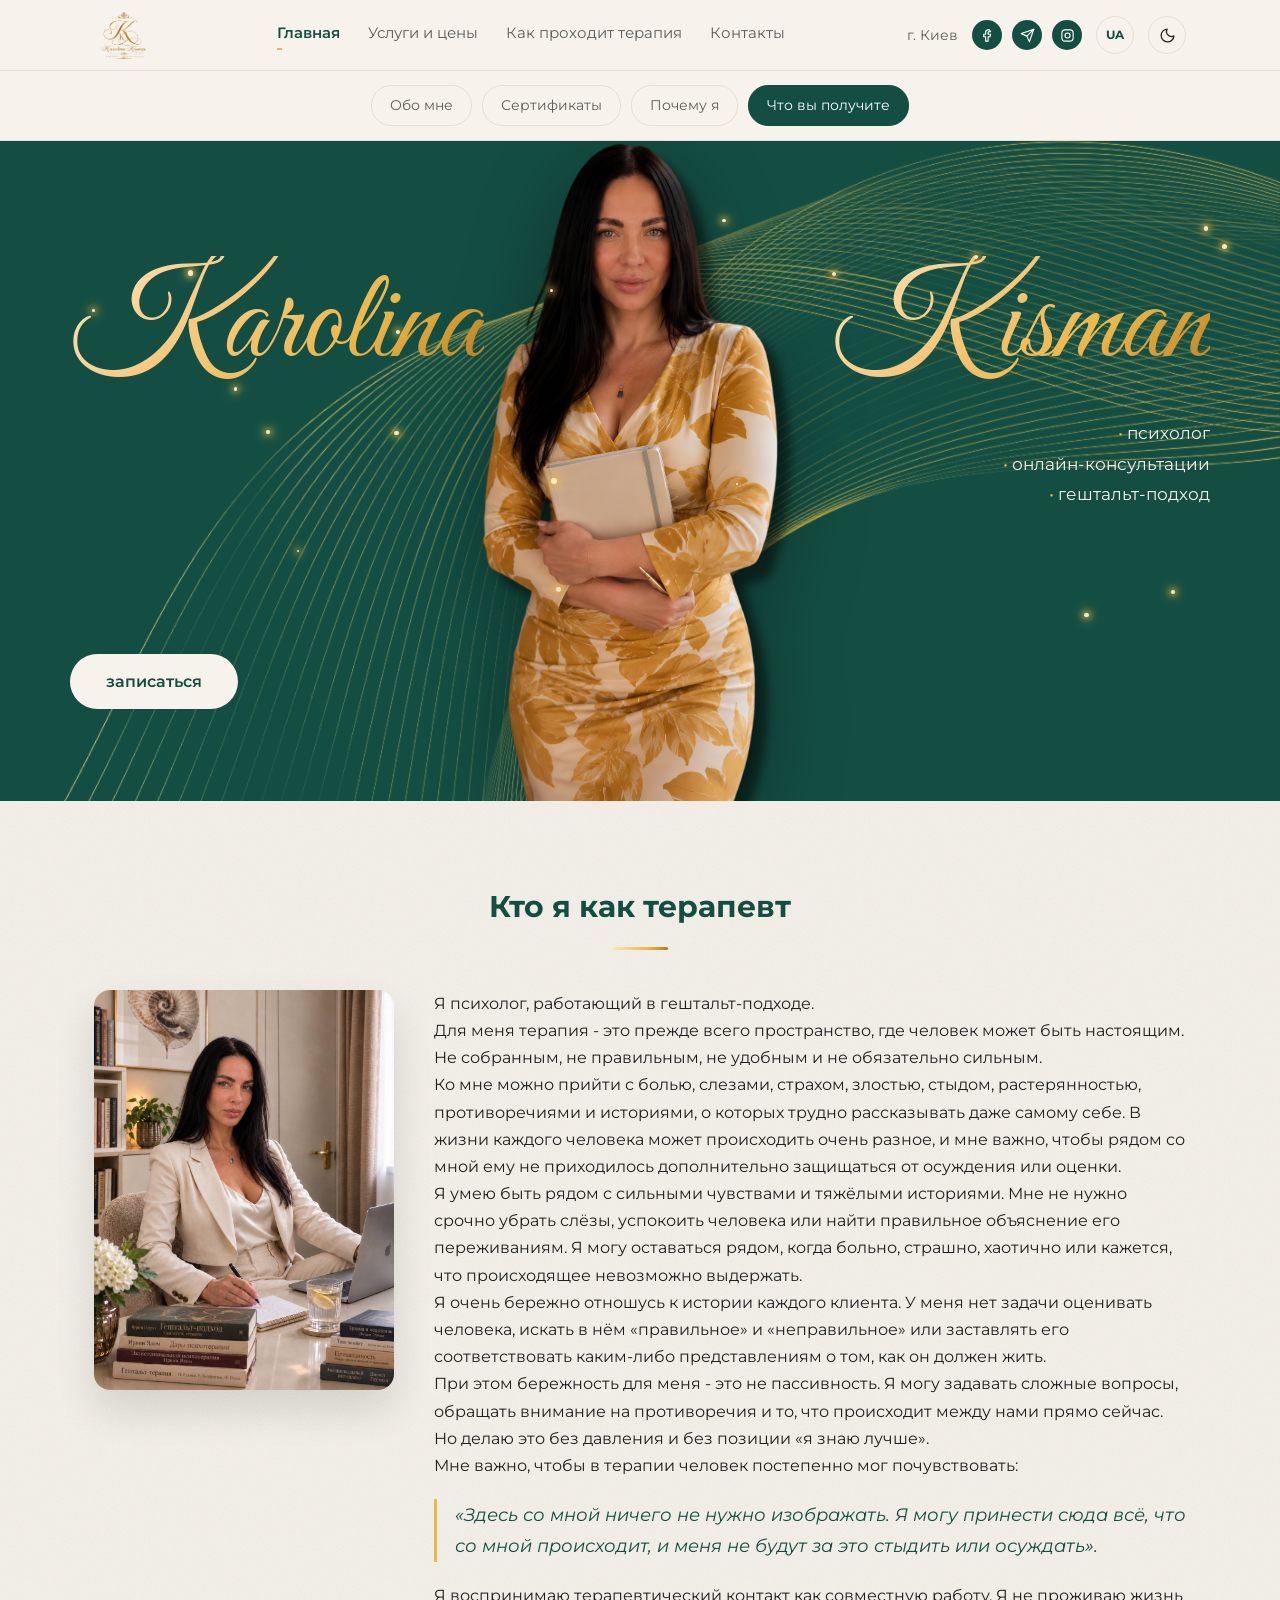
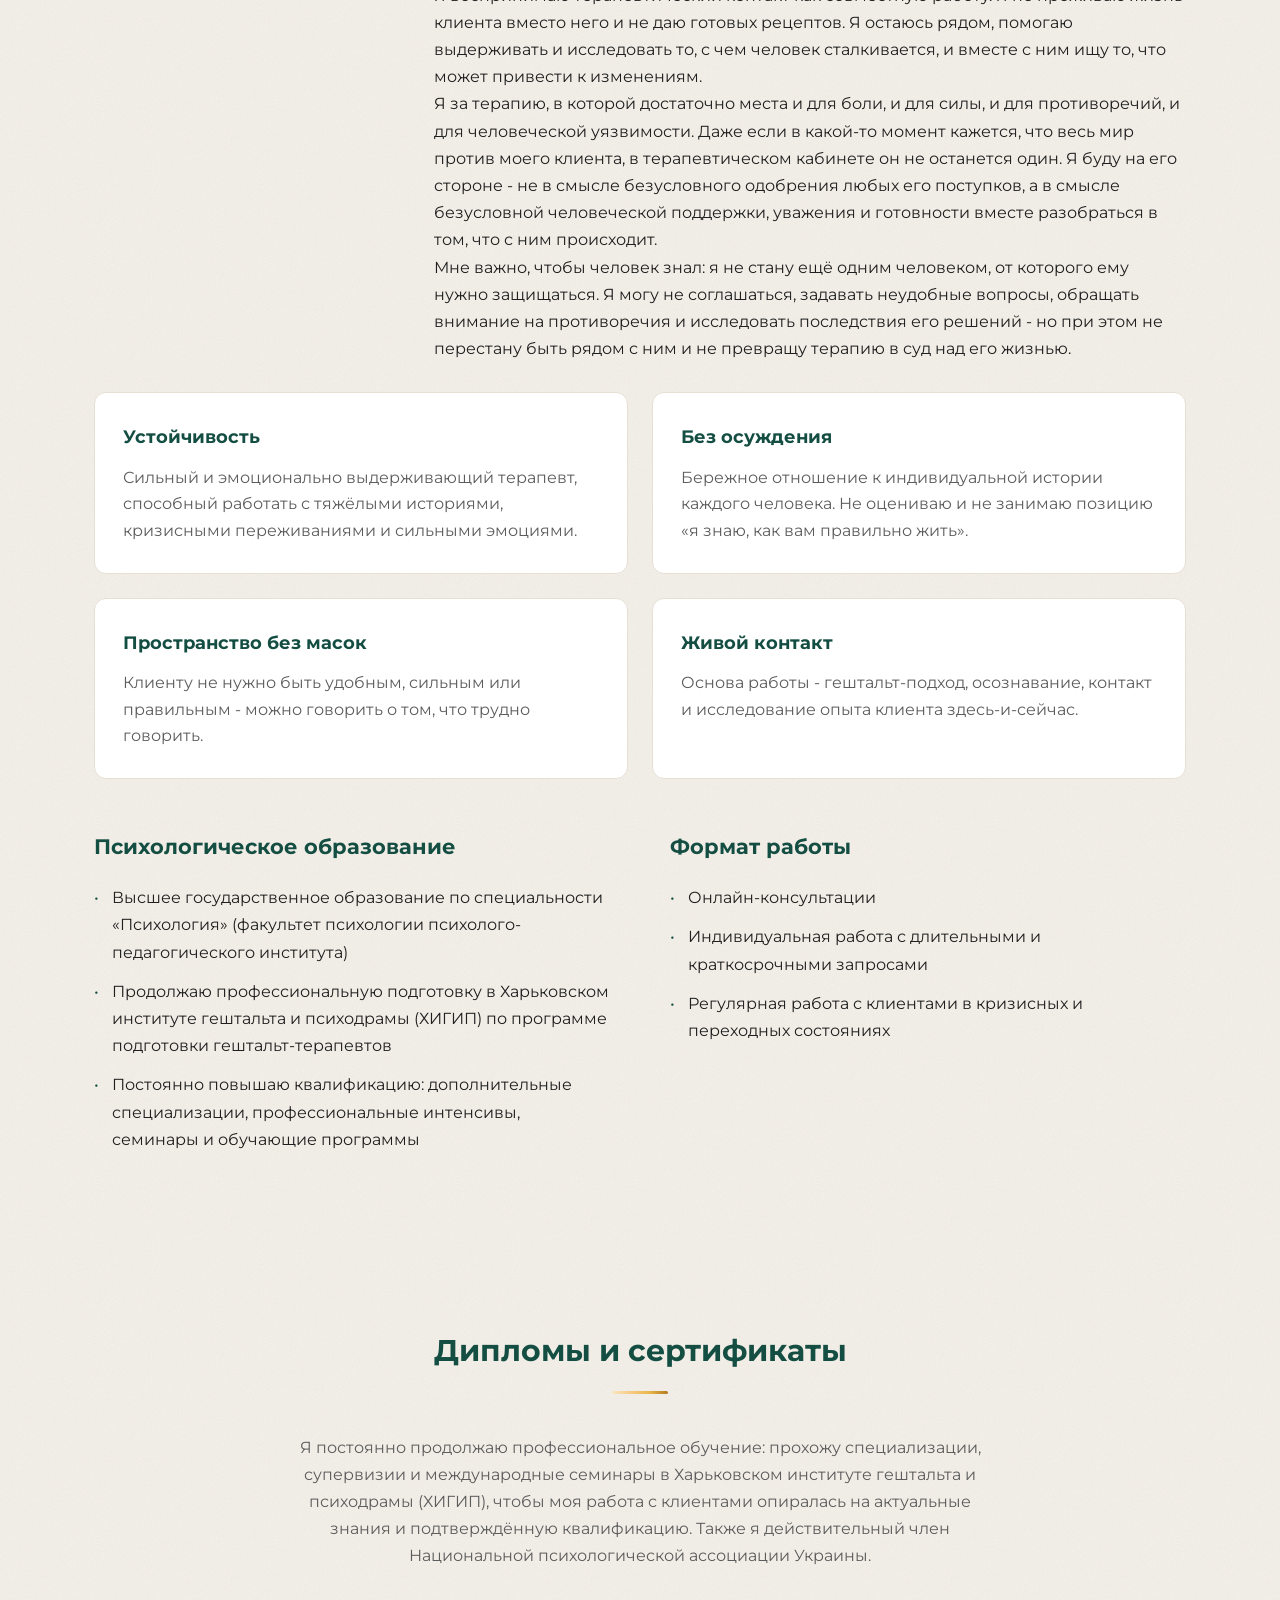
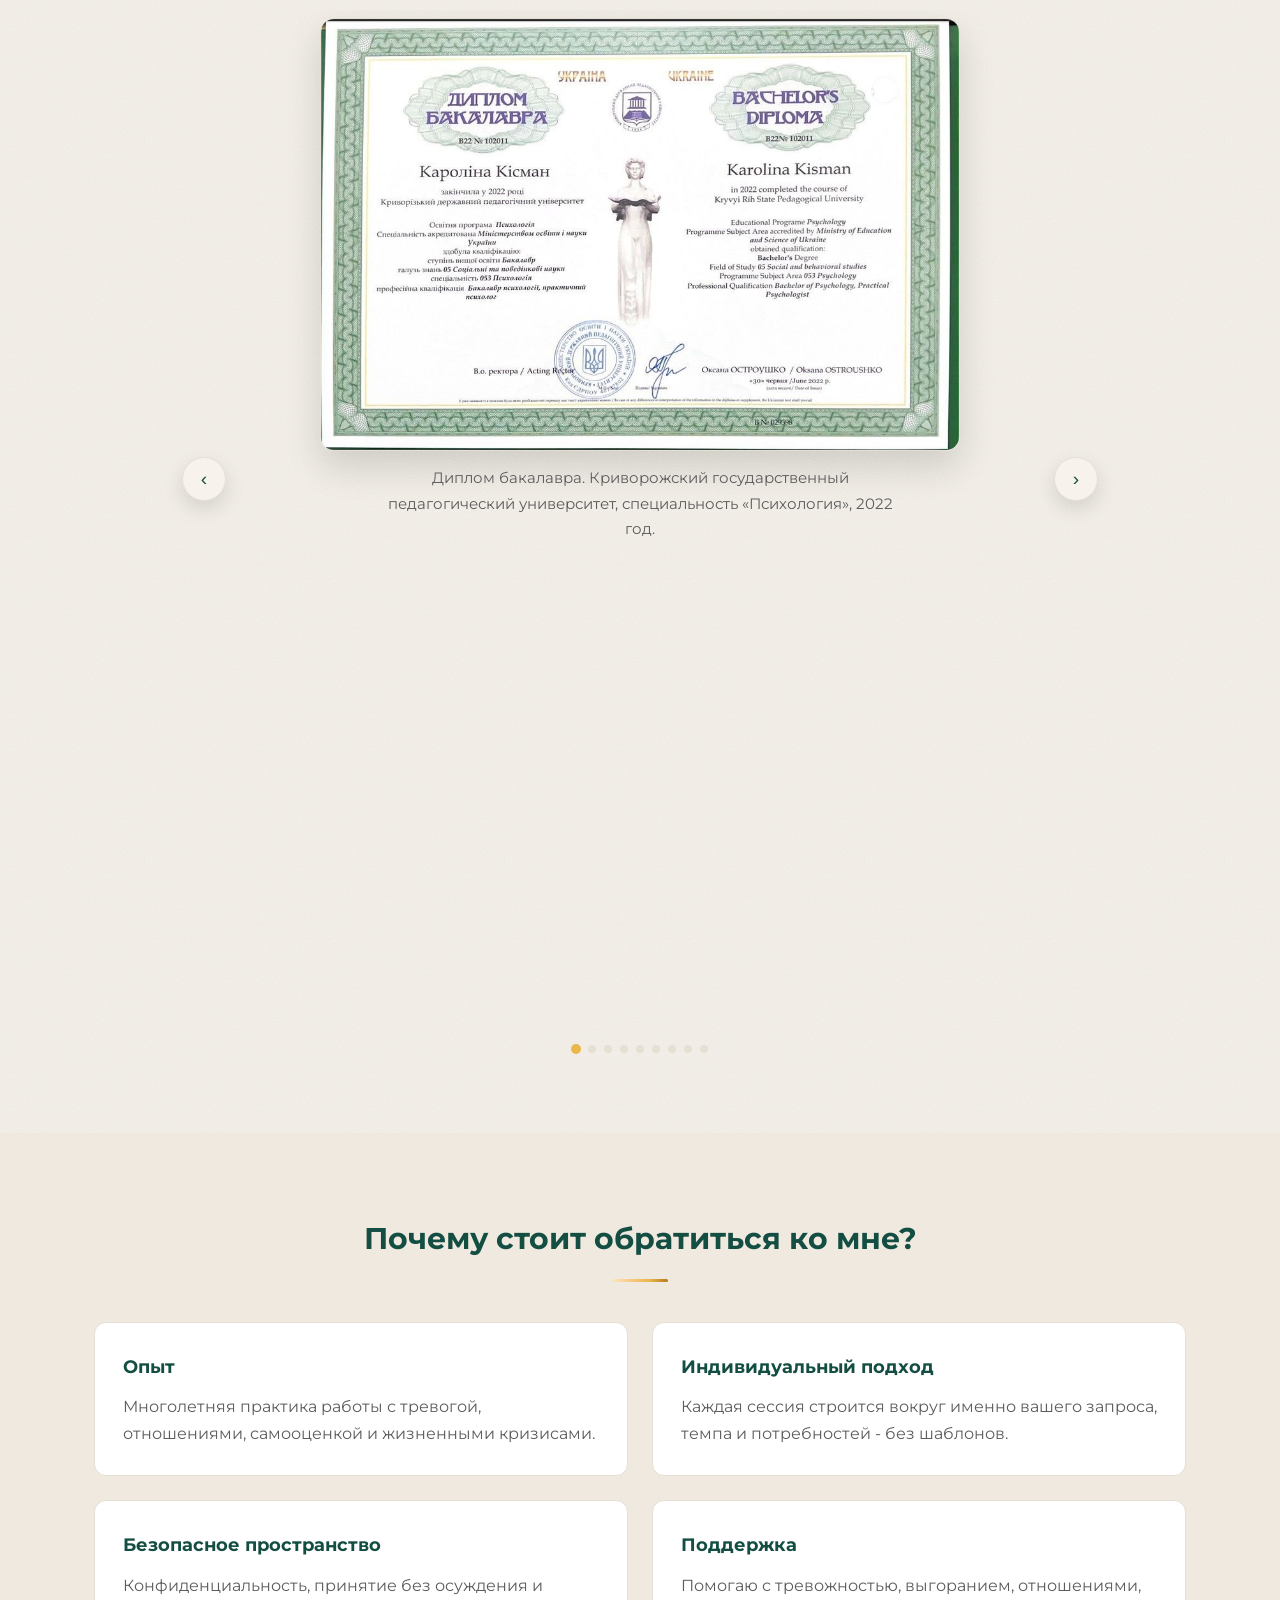
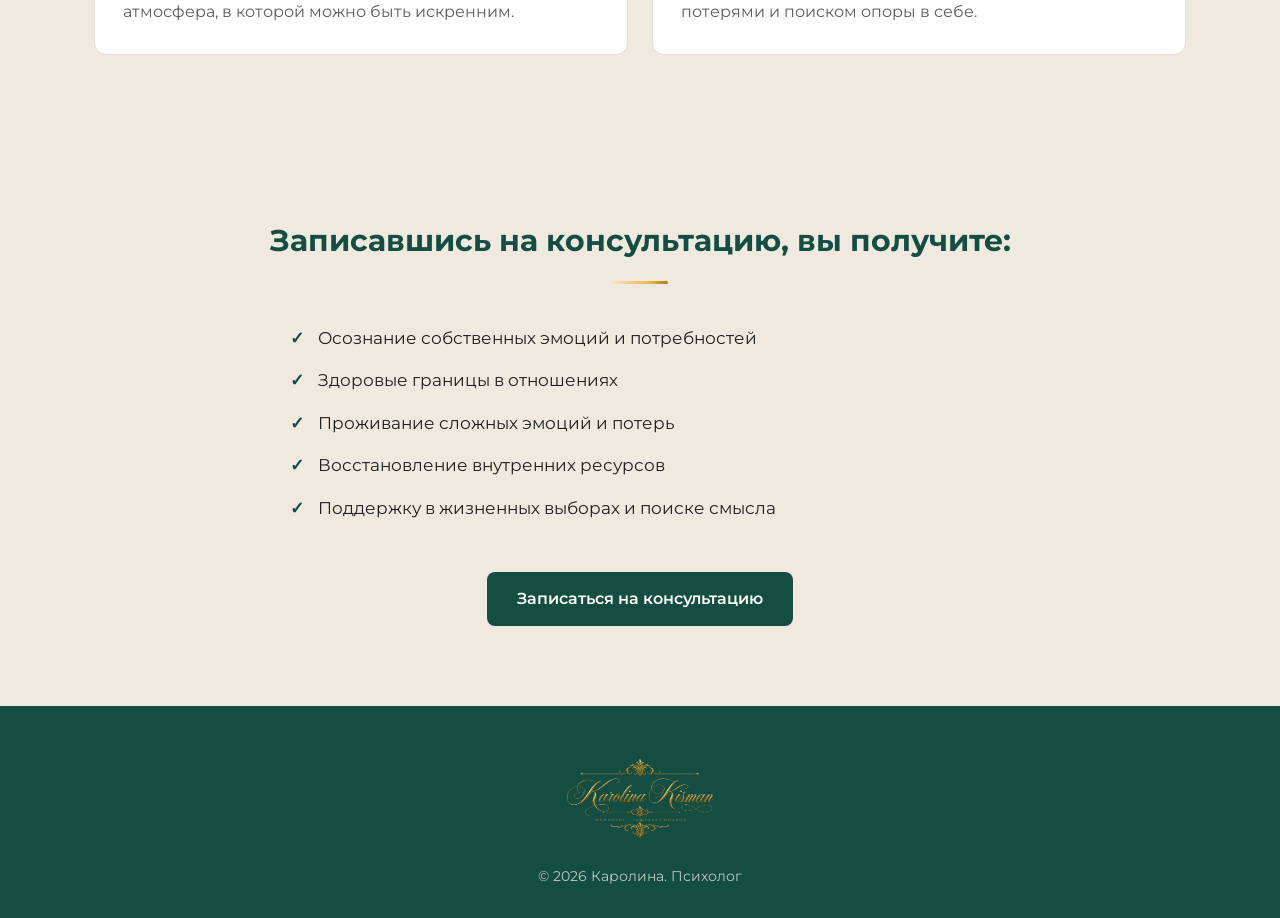
==== index.html @ ac13793e "Add files via upload" ====
<!DOCTYPE html>
<html lang="ru">
<head>
  <meta charset="UTF-8">
  <meta name="viewport" content="width=device-width, initial-scale=1.0">
  <title>Каролина Кисман - психолог онлайн, гештальт-подход</title>
  <link rel="icon" type="image/png" href="images/favicon/favicon.png">
  <meta name="description" content="Каролина Кисман - психолог, работающий в гештальт-подходе. Онлайн-консультации: тревога, отношения, самооценка, жизненные кризисы, выгорание.">
  <link rel="canonical" href="https://dmutro1985.github.io/demo/index.html">
  <link rel="alternate" hreflang="ru" href="https://dmutro1985.github.io/demo/index.html">
  <link rel="alternate" hreflang="uk" href="https://dmutro1985.github.io/demo/uk/index.html">
  <link rel="alternate" hreflang="x-default" href="https://dmutro1985.github.io/demo/">

  <meta property="og:type" content="website">
  <meta property="og:site_name" content="Karolina Kisman">
  <meta property="og:locale" content="ru_RU">
  <meta property="og:title" content="Каролина Кисман - психолог онлайн, гештальт-подход">
  <meta property="og:description" content="Каролина Кисман - психолог, работающий в гештальт-подходе. Онлайн-консультации: тревога, отношения, самооценка, жизненные кризисы, выгорание.">
  <meta property="og:url" content="https://dmutro1985.github.io/demo/index.html">
  <meta property="og:image" content="https://dmutro1985.github.io/demo/images/og/og-image.jpg">
  <meta property="og:image:width" content="1200">
  <meta property="og:image:height" content="630">

  <meta name="twitter:card" content="summary_large_image">
  <meta name="twitter:title" content="Каролина Кисман - психолог онлайн, гештальт-подход">
  <meta name="twitter:description" content="Каролина Кисман - психолог, работающий в гештальт-подходе. Онлайн-консультации: тревога, отношения, самооценка, жизненные кризисы, выгорание.">
  <meta name="twitter:image" content="https://dmutro1985.github.io/demo/images/og/og-image.jpg">

  <link rel="stylesheet" href="css/style.css?v=4">
  <link href="https://fonts.googleapis.com/css2?family=Cormorant+Garamond:wght@600;700&family=Great+Vibes&family=Montserrat:wght@400;500;600;700&display=swap" rel="stylesheet">
</head>
<body>

  <!-- ===================== ШАПКА ===================== -->
  <header class="header">
    <div class="container header-inner">

      <!-- Логотип -->
      <a href="index.html" class="logo">
        <img src="images/logo/logo-monogram.png" alt="Karolina Kisman" class="logo-img">
      </a>

      <!-- Меню -->
      <nav class="nav">
        <a href="index.html" class="active">Главная</a>
        <a href="prices.html">Услуги и цены</a>
        <a href="process.html">Как проходит терапия</a>
        <a href="contact.html">Контакты</a>
      </nav>

      <!-- Права частина -->
      <div class="header-right">
        <span class="city">г. Киев</span>

        <div class="socials">
          <a href="https://www.facebook.com/share/19Vi9SaQKb/" title="Facebook" class="social-icon" target="_blank" rel="noopener"><svg viewBox="0 0 24 24" fill="none" stroke="currentColor" stroke-width="1.8" stroke-linecap="round" stroke-linejoin="round"><path d="M15 3h-2a4 4 0 0 0-4 4v3H6v4h3v7h4v-7h3l1-4h-4V7a1 1 0 0 1 1-1h3z"/></svg></a>
          <a href="https://t.me/Karolina_Kisman" title="Telegram" target="_blank" rel="noopener" class="social-icon"><svg viewBox="0 0 24 24" fill="none" stroke="currentColor" stroke-width="1.8" stroke-linecap="round" stroke-linejoin="round"><path d="M22 2 11 13"/><path d="M22 2 15 22 11 13 2 9Z"/></svg></a>
          <a href="https://www.instagram.com/karolina_kisman/" title="Instagram" class="social-icon" target="_blank" rel="noopener"><svg viewBox="0 0 24 24" fill="none" stroke="currentColor" stroke-width="1.8" stroke-linecap="round" stroke-linejoin="round"><rect x="3" y="3" width="18" height="18" rx="5"/><circle cx="12" cy="12" r="4"/><circle cx="17.3" cy="6.7" r="0.6" fill="currentColor" stroke="none"/></svg></a>
        </div>

        <!-- Переключатель языка -->
        <a href="uk/index.html" class="lang-switch" title="Перемкнути на українську">UA</a>

        <!-- Кнопка тёмной темы -->
        <button class="theme-btn" id="theme-toggle" aria-label="Сменить тему"><svg viewBox="0 0 24 24" fill="none" stroke="currentColor" stroke-width="1.8" stroke-linecap="round" stroke-linejoin="round"><path d="M21 12.5A9 9 0 1 1 11.5 3a7 7 0 0 0 9.5 9.5Z"/></svg></button>
      </div>

      <!-- Кнопка мобильного меню -->
      <button class="menu-btn" aria-label="Меню">
        <span></span>
        <span></span>
        <span></span>
      </button>

    </div>
  </header>

  <!-- ===================== ШВИДКА НАВІГАЦІЯ ПО РОЗДІЛАХ ===================== -->
  <nav class="section-nav" id="section-nav">
    <a href="#therapist">Обо мне</a>
    <a href="#certificates">Сертификаты</a>
    <a href="#why">Почему я</a>
    <a href="#benefits">Что вы получите</a>
  </nav>

  <!-- ===================== ГЛАВНЫЙ ЭКРАН ===================== -->
  <section class="hero-main" id="about">
  <!-- Золоті хвилі -->
 <img src="images/decor/waves-gold.png" alt="" class="hero-waves" aria-hidden="true">


  <div class="container hero-main-grid">


      <!-- Левая часть: имя -->
      <div class="hero-left">
        <h1 class="hero-name hero-name-karolina">Karolina</h1>
      </div>

      <!-- Центр: фото -->
      <div class="hero-photo">
        <img src="images/photos/karolina-cutout.png" alt="Karolina Kisman" class="hero-cutout-img">
      </div>

      <!-- Правая часть: фамилия + список -->
      <div class="hero-right">
        <h1 class="hero-name hero-name-kisman">Kisman</h1>
        <ul class="hero-list">
          <li>психолог</li>
          <li>онлайн-консультации</li>
          <li>гештальт-подход</li>
        </ul>
        <a href="contact.html" class="btn-light">записаться</a>
      </div>

    </div>
  </section>

  <!-- ===================== КТО Я КАК ТЕРАПЕВТ ===================== -->
  <section class="section" id="therapist">
    <div class="container">
      <h2 class="section-title">Кто я как терапевт</h2>

      <div class="bio-photo-row">
        <img src="images/photos/karolina-office.jpg" alt="Karolina Kisman - психолог">
        <div class="text-block">
        <p>Я психолог, работающий в гештальт-подходе.</p>
        <p>Для меня терапия - это прежде всего пространство, где человек может быть настоящим. Не собранным, не правильным, не удобным и не обязательно сильным.</p>
        <p>Ко мне можно прийти с болью, слезами, страхом, злостью, стыдом, растерянностью, противоречиями и историями, о которых трудно рассказывать даже самому себе. В жизни каждого человека может происходить очень разное, и мне важно, чтобы рядом со мной ему не приходилось дополнительно защищаться от осуждения или оценки.</p>
        <p>Я умею быть рядом с сильными чувствами и тяжёлыми историями. Мне не нужно срочно убрать слёзы, успокоить человека или найти правильное объяснение его переживаниям. Я могу оставаться рядом, когда больно, страшно, хаотично или кажется, что происходящее невозможно выдержать.</p>
        <p>Я очень бережно отношусь к истории каждого клиента. У меня нет задачи оценивать человека, искать в нём «правильное» и «неправильное» или заставлять его соответствовать каким-либо представлениям о том, как он должен жить.</p>
        <p>При этом бережность для меня - это не пассивность. Я могу задавать сложные вопросы, обращать внимание на противоречия и то, что происходит между нами прямо сейчас. Но делаю это без давления и без позиции «я знаю лучше».</p>
        <p>Мне важно, чтобы в терапии человек постепенно мог почувствовать:</p>
        <p class="highlight-quote">«Здесь со мной ничего не нужно изображать. Я могу принести сюда всё, что со мной происходит, и меня не будут за это стыдить или осуждать».</p>
        <p>Я воспринимаю терапевтический контакт как совместную работу. Я не проживаю жизнь клиента вместо него и не даю готовых рецептов. Я остаюсь рядом, помогаю выдерживать и исследовать то, с чем человек сталкивается, и вместе с ним ищу то, что может привести к изменениям.</p>
        <p>Я за терапию, в которой достаточно места и для боли, и для силы, и для противоречий, и для человеческой уязвимости. Даже если в какой-то момент кажется, что весь мир против моего клиента, в терапевтическом кабинете он не останется один. Я буду на его стороне - не в смысле безусловного одобрения любых его поступков, а в смысле безусловной человеческой поддержки, уважения и готовности вместе разобраться в том, что с ним происходит.</p>
        <p>Мне важно, чтобы человек знал: я не стану ещё одним человеком, от которого ему нужно защищаться. Я могу не соглашаться, задавать неудобные вопросы, обращать внимание на противоречия и исследовать последствия его решений - но при этом не перестану быть рядом с ним и не превращу терапию в суд над его жизнью.</p>
        </div>
      </div>

      <div class="cards-grid">
        <div class="card">
          <h4>Устойчивость</h4>
          <p>Сильный и эмоционально выдерживающий терапевт, способный работать с тяжёлыми историями, кризисными переживаниями и сильными эмоциями.</p>
        </div>
        <div class="card">
          <h4>Без осуждения</h4>
          <p>Бережное отношение к индивидуальной истории каждого человека. Не оцениваю и не занимаю позицию «я знаю, как вам правильно жить».</p>
        </div>
        <div class="card">
          <h4>Пространство без масок</h4>
          <p>Клиенту не нужно быть удобным, сильным или правильным - можно говорить о том, что трудно говорить.</p>
        </div>
        <div class="card">
          <h4>Живой контакт</h4>
          <p>Основа работы - гештальт-подход, осознавание, контакт и исследование опыта клиента здесь-и-сейчас.</p>
        </div>
      </div>

      <div class="two-columns" style="margin-top: 50px;">
        <div>
          <h3>Психологическое образование</h3>
          <ul class="info-list">
            <li>Высшее государственное образование по специальности «Психология» (факультет психологии психолого-педагогического института)</li>
            <li>Продолжаю профессиональную подготовку в Харьковском институте гештальта и психодрамы (ХИГИП) по программе подготовки гештальт-терапевтов</li>
            <li>Постоянно повышаю квалификацию: дополнительные специализации, профессиональные интенсивы, семинары и обучающие программы</li>
          </ul>
        </div>
        <div>
          <h3>Формат работы</h3>
          <ul class="info-list">
            <li>Онлайн-консультации</li>
            <li>Индивидуальная работа с длительными и краткосрочными запросами</li>
            <li>Регулярная работа с клиентами в кризисных и переходных состояниях</li>
          </ul>
        </div>
      </div>
    </div>
  </section>

  <!-- ===================== ДИПЛОМЫ И СЕРТИФИКАТЫ ===================== -->
  <section class="section" id="certificates">
    <div class="container">
      <h2 class="section-title">Дипломы и сертификаты</h2>
      <p class="center-note" style="max-width: 700px; margin: 0 auto 10px;">
        Я постоянно продолжаю профессиональное обучение: прохожу специализации, супервизии и международные семинары в Харьковском институте гештальта и психодрамы (ХИГИП), чтобы моя работа с клиентами опиралась на актуальные знания и подтверждённую квалификацию. Также я действительный член Национальной психологической ассоциации Украины.
      </p>

      <div class="certs-slider-wrap">
        <button class="certs-slider-arrow prev" aria-label="Предыдущий">‹</button>
        <button class="certs-slider-arrow next" aria-label="Следующий">›</button>

        <div class="certs-slider">
          <div class="cert-slide">
            <img src="images/certificates/diploma-bachelor.jpg" alt="Диплом бакалавра психологии">
            <p>Диплом бакалавра. Криворожский государственный педагогический университет, специальность «Психология», 2022 год.</p>
          </div>
          <div class="cert-slide">
            <img src="images/certificates/cert-intro-gestalt.jpg" alt="Сертификат «Введение в гештальт-терапию»">
            <p>«Введение в гештальт-терапию / Гештальт-консультирование. Контакт с собой и другими» - образовательная программа первой ступени, 152 учебных часа, ХИГИП, 2022–2023.</p>
          </div>
          <div class="cert-slide">
            <img src="images/certificates/cert-trauma-work.jpg" alt="Сертификат «Работа с травмой»">
            <p>«Работа с травмой и не только» - специализация, 200 учебных часов, ХИГИП, 2024–2025.</p>
          </div>
          <div class="cert-slide">
            <img src="images/certificates/cert-codependency.jpg" alt="Сертификат «Работа с темой созависимости»">
            <p>«Работа с темой созависимости в гештальт-подходе» - специализация, 200 учебных часов (6,7 кредита ECTS), ХИГИП, 2024–2026.</p>
          </div>
          <div class="cert-slide">
            <img src="images/certificates/cert-dissociation.jpg" alt="Сертификат «Диссоциация, связанная с травмой»">
            <p>Международный трёхдневный семинар «Диссоциация, связанная с травмой», 30 учебных часов (1 кредит ECTS), ХИГИП, февраль 2026.</p>
          </div>
          <div class="cert-slide">
            <img src="images/certificates/cert-conference.jpg" alt="Сертификат участия в международной конференции">
            <p>17-я международная научно-практическая конференция «Искусство Гештальта и Психодрамы. Отношения через выборы и смыслы», 20 часов, ХИГИП, октябрь 2025.</p>
          </div>
          <div class="cert-slide">
            <img src="images/certificates/supervision-2025.jpg" alt="Справка о прохождении супервизии 2025">
            <p>Справка о прохождении групповой супервизии: 24 часа + 3 часа показа работы под супервизией, сентябрь 2024 - май 2025, ХИГИП.</p>
          </div>
          <div class="cert-slide">
            <img src="images/certificates/supervision-2026.jpg" alt="Справка о прохождении супервизии 2026">
            <p>Справка о прохождении групповой супервизии: 26 часов + 1 час показа работы под супервизией, сентябрь 2025 - май 2026, ХИГИП.</p>
          </div>
          <div class="cert-slide">
            <img src="images/certificates/cert-membership-npa.jpg" alt="Удостоверение о членстве в Национальной психологической ассоциации Украины">
            <p>Действительный член ОО «Национальная психологическая ассоциация» (Украина, член EFPA, Mental Health Europe и International Union of Psychological Science), 2026.</p>
            <a href="https://npa-ua.org/register/kisman-karolina-anatoliivna-5534/" target="_blank" rel="noopener" class="verify-badge">
              <svg viewBox="0 0 24 24" fill="none" stroke="currentColor" stroke-width="2.5" stroke-linecap="round" stroke-linejoin="round"><path d="M20 6L9 17l-5-5"/></svg>
              Проверить в реестре
            </a>
          </div>
        </div>

        <div class="certs-dots"></div>
      </div>
    </div>
  </section>

  <!-- ===================== ПОЧЕМУ СТОИТ ОБРАТИТЬСЯ ===================== -->
  <section class="section section-alt" id="why">
    <div class="container">
      <h2 class="section-title">Почему стоит обратиться ко мне?</h2>

      <div class="cards-grid">
        <div class="card">
          <h4>Опыт</h4>
          <p>Многолетняя практика работы с тревогой, отношениями, самооценкой и жизненными кризисами.</p>
        </div>
        <div class="card">
          <h4>Индивидуальный подход</h4>
          <p>Каждая сессия строится вокруг именно вашего запроса, темпа и потребностей - без шаблонов.</p>
        </div>
        <div class="card">
          <h4>Безопасное пространство</h4>
          <p>Конфиденциальность, принятие без осуждения и атмосфера, в которой можно быть искренним.</p>
        </div>
        <div class="card">
          <h4>Поддержка</h4>
          <p>Помогаю с тревожностью, выгоранием, отношениями, потерями и поиском опоры в себе.</p>
        </div>
      </div>
    </div>
  </section>

  <!-- ===================== ЧТО ВЫ ПОЛУЧИТЕ ===================== -->
  <section class="section section-alt" id="benefits">
    <div class="container">
      <h2 class="section-title">Записавшись на консультацию, вы получите:</h2>

      <ul class="benefits-list">
        <li>Осознание собственных эмоций и потребностей</li>
        <li>Здоровые границы в отношениях</li>
        <li>Проживание сложных эмоций и потерь</li>
        <li>Восстановление внутренних ресурсов</li>
        <li>Поддержку в жизненных выборах и поиске смысла</li>
      </ul>

      <div style="text-align:center; margin-top: 30px;">
        <a href="contact.html" class="btn">Записаться на консультацию</a>
      </div>
    </div>
  </section>

  <!-- ===================== ПОДВАЛ ===================== -->
  <footer class="footer">
    <div class="container footer-inner">
      <img src="images/logo/logo-full.png" alt="Karolina Kisman" class="footer-logo">
      <p>© 2026 Каролина. Психолог</p>
    </div>
  </footer>

  
  <div id="floating-cta" class="floating-cta"><a href="contact.html">Записаться на консультацию <svg viewBox="0 0 24 24" width="18" height="18" fill="none" stroke="currentColor" stroke-width="2" stroke-linecap="round" stroke-linejoin="round"><path d="M5 12h14M13 6l6 6-6 6"/></svg></a></div>

  <button id="back-to-top" class="back-to-top" aria-label="Наверх" title="Наверх"><svg viewBox="0 0 24 24" fill="none" stroke="currentColor" stroke-width="2" stroke-linecap="round" stroke-linejoin="round"><path d="M12 19V5M5 12l7-7 7 7"/></svg></button>
  <script src="js/main.js"></script>
</body>
</html>
---- css/style.css ----
/* ===== ЗМІННІ КОЛЬОРІВ ===== */
:root {
  /* Світла тема */
  --color-bg: #F7F3EC;
  --color-bg-muted: #EFE9DF;
  --color-bg-card: #FFFFFF;
  --color-hero: #144E43;
  --color-text: #1F1F1F;
  --color-text-secondary: #5C5C5C;
  --color-text-light: #F7F3EC;
  --color-accent: #144E43;
  --color-accent-hover: #0F3D34;
  --color-gold-light: #F9E7C0;
  --color-gold-soft: #F7CA84;
  --color-gold: #EAB749;
  --color-gold-dark: #B47A21;
  --color-border: #E5DFD4;
}

[data-theme="dark"] {
  /* Темна тема */
  --color-bg: #0F1A17;
  --color-bg-muted: #15221E;
  --color-bg-card: #1A2A25;
  --color-hero: #0C2E28;
  --color-text: #F7F3EC;
  --color-text-secondary: #B8C4BF;
  --color-text-light: #F7F3EC;
  --color-accent: #3D8F7A;
  --color-accent-hover: #4EAB92;
  --color-gold-light: #F9E7C0;
  --color-gold-soft: #F7CA84;
  --color-gold: #EAB749;
  --color-gold-dark: #B47A21;
  --color-border: #2A3B35;
}

/* ===== БАЗА ===== */
* {
  margin: 0;
  padding: 0;
  box-sizing: border-box;
}

html {
  scroll-behavior: smooth;
  overflow-x: hidden;
}

body {
  overflow-x: hidden;
}

body {
  font-family: 'Montserrat', sans-serif;
  background: var(--color-bg);
  color: var(--color-text);
  line-height: 1.7;
}

/* Плавна поява блоків при скролі */
.reveal {
  opacity: 0;
  transform: translateY(28px);
  transition: opacity 0.7s cubic-bezier(0.22, 1, 0.36, 1),
              transform 0.7s cubic-bezier(0.22, 1, 0.36, 1);
}

.reveal.is-visible {
  opacity: 1;
  transform: translateY(0);
}

@media (prefers-reduced-motion: reduce) {
  .reveal {
    opacity: 1;
    transform: none;
    transition: none;
  }
}

a {
  text-decoration: none;
  color: inherit;
}

.container {
  max-width: 1140px;
  margin: 0 auto;
  padding: 0 24px;
}

/* ===== ШАПКА ===== */
.header {
  position: sticky;
  top: 0;
  background: var(--color-bg);
  border-bottom: 1px solid var(--color-border);
  z-index: 100;
  transition: box-shadow 0.3s ease, background 0.3s ease;
}

.header.scrolled {
  box-shadow: 0 4px 20px rgba(0, 0, 0, 0.08);
}

.header-inner {
  display: flex;
  align-items: center;
  justify-content: space-between;
  height: 70px;
}

.logo {
  display: flex;
  align-items: center;
  gap: 8px;
  font-weight: 600;
  color: var(--color-accent);
  font-size: 1.15rem;
  transition: transform 0.25s ease;
}

.logo-img {
  height: 48px;
  width: auto;
  display: block;
}

.logo:hover {
  transform: translateY(-1px);
}

.logo-icon {
  display: inline-block;
  transition: transform 0.4s ease;
}

.logo:hover .logo-icon {
  transform: rotate(-12deg) scale(1.1);
}

.nav {
  display: flex;
  gap: 28px;
}

.nav a {
  position: relative;
  font-size: 0.95rem;
  color: var(--color-text-secondary);
  transition: color 0.25s ease;
  padding-bottom: 4px;
}

.nav a::after {
  content: "";
  position: absolute;
  left: 0;
  bottom: 0;
  width: 0;
  height: 2px;
  background: var(--color-gold);
  transition: width 0.3s cubic-bezier(0.22, 1, 0.36, 1);
}

.nav a:hover {
  color: var(--color-accent);
}

.nav a:hover::after {
  width: 100%;
}

.nav a.active::after {
  width: var(--scroll-pct, 8%);
  transition: width 0.15s ease-out;
  background: var(--color-gold);
}

.nav a.active {
  color: var(--color-accent);
  font-weight: 600;
}

.header-right {
  display: flex;
  align-items: center;
  gap: 14px;
}

.city {
  font-size: 0.9rem;
  color: var(--color-text-secondary);
}

.socials {
  display: flex;
  gap: 10px;
}

.socials a {
  width: 30px;
  height: 30px;
  border-radius: 50%;
  background: var(--color-accent);
  color: #fff;
  display: flex;
  align-items: center;
  justify-content: center;
  font-size: 0.75rem;
  transition: transform 0.25s cubic-bezier(0.34, 1.56, 0.64, 1), background 0.25s ease;
}

.socials a:hover {
  transform: translateY(-3px) scale(1.08);
  background: var(--color-accent-hover);
}

.theme-btn {
  background: none;
  border: 1px solid var(--color-border);
  width: 38px;
  height: 38px;
  border-radius: 50%;
  cursor: pointer;
  font-size: 1rem;
  display: flex;
  align-items: center;
  justify-content: center;
  transition: background 0.25s ease, transform 0.4s cubic-bezier(0.34, 1.56, 0.64, 1);
  color: var(--color-text);
}

.theme-btn:hover {
  background: var(--color-bg-muted);
  transform: rotate(20deg);
}

.menu-btn {
  display: none;
  flex-direction: column;
  gap: 5px;
  background: none;
  border: none;
  cursor: pointer;
  padding: 4px;
}

.menu-btn span {
  display: block;
  width: 22px;
  height: 2px;
  background: var(--color-text);
  transition: 0.3s;
}

/* ===== ЦИТАТА ===== */
.quote-section {
  padding: 50px 0;
  background: var(--color-hero);
}

.quote-wrapper {
  display: flex;
  gap: 20px;
  max-width: 820px;
  margin: 0 auto;
  align-items: flex-start;
}

.quote-mark {
  font-size: 5rem;
  color: var(--color-gold);
  opacity: 0.6;
  line-height: 0.8;
  font-family: Georgia, serif;
  display: inline-block;
  animation: quote-pulse 4s ease-in-out infinite;
}

@keyframes quote-pulse {
  0%, 100% { transform: scale(1); opacity: 0.6; }
  50% { transform: scale(1.08); opacity: 0.85; }
}

.quote-wrapper p {
  font-size: 1.15rem;
  margin-bottom: 8px;
  color: var(--color-text-light);
}

.quote-author {
  font-size: 0.95rem;
  color: var(--color-text-light);
  opacity: 0.7;
}

/* ===== ГОЛОВНИЙ ЕКРАН (смарагдовий) ===== */
.hero-main {
  background: var(--color-hero);
  padding: 0;
  color: var(--color-text-light);
  position: relative;
  overflow: hidden;
}
/* ===== Золоті хвилі ===== */
.hero-waves {
  position: absolute !important;
  left: 0 !important;
  top: -15% !important;
  width: 100% !important;
  height: 130% !important;
  will-change: transform;

  max-width: none !important;
  max-height: none !important;

  z-index: 1 !important;
  opacity: 1 !important;
  mix-blend-mode: screen !important;
  pointer-events: none !important;

  object-fit: cover !important;
}

@media (max-width: 900px) {
  .hero-waves {
    left: 0 !important;
    top: -15% !important;
    width: 100% !important;
    height: 130% !important;

    max-width: none !important;
    max-height: none !important;

    object-fit: cover !important;
    opacity: 1 !important;
  }
}

.hero-main-grid {
  display: grid;
  grid-template-columns: 1fr auto 1fr;
  position: relative;
  min-height: 660px;
}

/* Фото на весь зріст, "плаваюче" по центру, перекриває текст */
.hero-photo {
  position: absolute;
  left: 50%;
  bottom: 0;
  transform: translateX(-50%);
  height: 100%;
  display: flex;
  align-items: flex-end;
  z-index: 2;
  pointer-events: none;
}

.hero-cutout-img {
  height: 100%;
  max-height: 660px;
  width: auto;
  object-fit: contain;
  display: block;
  filter: drop-shadow(0 20px 40px rgba(0, 0, 0, 0.35));
}

.hero-name {
  font-family: 'Great Vibes', cursive;
  font-size: clamp(5rem, 10vw, 8.5rem);
  font-weight: 400;
  line-height: 1.1;
  margin: 0;
  background: linear-gradient(135deg, var(--color-gold-light), var(--color-gold-soft), var(--color-gold), var(--color-gold-dark));
  -webkit-background-clip: text;
  background-clip: text;
  color: transparent;
}

.hero-name-karolina {
  position: absolute;
  left: 0;
  top: 28%;
  transform: translateY(-50%);
  z-index: 1;
}

.hero-name-kisman {
  position: absolute;
  right: 0;
  top: 28%;
  transform: translateY(-50%);
  z-index: 1;
  text-align: right;
}

.hero-left {
  text-align: left;
}

.hero-right {
  text-align: right;
}

.hero-list {
  position: absolute;
  right: 0;
  top: 42%;
  z-index: 3;
  list-style: none;
  color: var(--color-text-light);
  font-size: 1.05rem;
  line-height: 1.8;
  display: flex;
  flex-direction: column;
  align-items: flex-end;
}

.hero-list li {
  padding-left: 0;
}

.hero-list li::before {
  content: "• ";
  color: var(--color-gold);
}

.photo-circle {
  width: 320px;
  height: 320px;
  border-radius: 50%;
  background: #0F3D34;
  overflow: hidden;
  border: 3px solid var(--color-gold-soft);
  transition: transform 0.4s cubic-bezier(0.22, 1, 0.36, 1),
              box-shadow 0.4s ease;
}

.photo-circle:hover {
  transform: scale(1.03);
  box-shadow: 0 0 0 8px rgba(234, 183, 73, 0.15);
}

.photo-circle img {
  width: 100%;
  height: 100%;
  object-fit: cover;
  transition: transform 0.5s ease;
}

.photo-circle:hover img {
  transform: scale(1.08);
}

/* Світла кнопка на темному фоні */
.btn-light {
  position: absolute;
  left: 0;
  bottom: 14%;
  z-index: 3;
  display: block;
  width: fit-content;
  margin: 0;
  padding: 14px 36px;
  background: var(--color-bg);
  color: var(--color-accent);
  font-weight: 600;
  border-radius: 40px;
  transition: transform 0.3s cubic-bezier(0.34, 1.56, 0.64, 1),
              box-shadow 0.3s ease,
              background 0.3s ease;
}

.btn-light:hover {
  background: #fff;
  transform: translateY(-3px);
  box-shadow: 0 10px 24px rgba(0, 0, 0, 0.18);
}

.btn-light:active {
  transform: translateY(-1px);
}

/* Шапка світла */
.header {
  background: var(--color-bg);
}

/* Адаптив */
@media (max-width: 900px) {
  .hero-main-grid {
    grid-template-columns: 1fr;
    text-align: center;
    gap: 0;
    min-height: auto;
    padding: 60px 0 0;
    position: relative;
  }

  /* Робимо обгортки "прозорими", щоб їх вміст брав участь
     у порядку елементів грід-контейнера незалежно один від одного */
  .hero-left,
  .hero-right {
    display: contents;
    text-align: center;
  }

  .hero-name-karolina {
    position: static;
    transform: none;
    order: 1;
    margin-bottom: 0;
    padding: 0 24px;
  }

  .hero-name-kisman {
    position: static;
    transform: none;
    order: 2;
    margin-bottom: 0;
    text-align: center;
    padding: 0 24px;
  }

  .hero-list {
    position: static;
    order: 3;
    align-items: flex-start;
    text-align: left;
    margin: 8px 0 0;
    padding: 0 24px;
  }

  .hero-photo {
    position: static;
    transform: none;
    order: 4;
    display: flex;
    justify-content: center;
    align-items: flex-end;
    height: auto;
    margin: 0;
    width: 100%;
    overflow: visible;
  }

  .hero-cutout-img {
    max-height: 560px;
    max-width: 100%;
    width: auto;
    height: auto;
    object-fit: contain;
    filter: none;
    display: block;
  }

  .btn-light {
    position: relative;
    order: 5;
    margin: -60px 0 0 24px;
    align-self: flex-start;
    z-index: 5;
  }

  .hero-main-grid {
    padding-bottom: 0;
  }

  .photo-circle {
    margin: 0 auto;
    width: 260px;
    height: 260px;
  }

  .hero-name {
    font-size: 4.2rem;
  }
}

/* ===== КНОПКИ ===== */
.btn {
  display: inline-block;
  margin-top: 20px;
  padding: 13px 30px;
  background: var(--color-accent);
  color: #ffffff;
  font-weight: 600;
  border-radius: 8px;
  transition: transform 0.3s cubic-bezier(0.34, 1.56, 0.64, 1),
              box-shadow 0.3s ease,
              background 0.25s ease;
}

.btn:hover {
  background: var(--color-accent-hover);
  transform: translateY(-3px);
  box-shadow: 0 10px 22px rgba(20, 78, 67, 0.25);
}

.btn:active {
  transform: translateY(-1px);
}

.btn-large {
  padding: 16px 42px;
  font-size: 1.05rem;
}

/* ===== СЕКЦІЇ ===== */
.section {
  padding: 80px 0;
}

.section-alt {
  background: var(--color-bg-muted);
}

.section-title {
  font-size: 1.9rem;
  font-weight: 700;
  margin-bottom: 40px;
  text-align: center;
  color: var(--color-accent);
}

.section-title::after {
  content: "";
  display: block;
  width: 0;
  height: 3px;
  margin: 14px auto 0;
  background: linear-gradient(90deg, var(--color-gold-light), var(--color-gold-soft), var(--color-gold), var(--color-gold-dark));
  border-radius: 2px;
  transition: width 0.6s cubic-bezier(0.22, 1, 0.36, 1) 0.2s;
}

.reveal.is-visible .section-title::after {
  width: 56px;
}

/* ===== ДВІ КОЛОНКИ ===== */
.two-columns {
  display: grid;
  grid-template-columns: 1fr 1fr;
  gap: 60px;
}

.two-columns h3 {
  font-size: 1.3rem;
  margin-bottom: 20px;
  color: var(--color-accent);
}

.info-list {
  list-style: none;
}

.info-list li {
  position: relative;
  padding-left: 18px;
  margin-bottom: 12px;
  color: var(--color-text);
}

.info-list li::before {
  content: "•";
  position: absolute;
  left: 0;
  color: var(--color-accent);
}

/* ===== КАРТКИ ===== */
.cards-grid {
  display: grid;
  grid-template-columns: repeat(2, 1fr);
  gap: 24px;
}

.card {
  background: var(--color-bg-card);
  padding: 28px;
  border-radius: 12px;
  border: 1px solid var(--color-border);
  transition: transform 0.35s cubic-bezier(0.22, 1, 0.36, 1),
              box-shadow 0.35s ease,
              border-color 0.35s ease;
}

.card:hover {
  transform: translateY(-6px);
  box-shadow: 0 16px 32px rgba(0, 0, 0, 0.08);
  border-color: var(--color-gold-soft);
}

.card h4 {
  font-size: 1.15rem;
  margin-bottom: 12px;
  color: var(--color-accent);
}

.card p {
  color: var(--color-text-secondary);
  font-size: 0.98rem;
}

.price {
  margin-top: 18px;
  font-size: 1.2rem;
  font-weight: 700;
  color: var(--color-accent);
}

/* ===== ІНШІ БЛОКИ ===== */
.mini-cards {
  display: grid;
  grid-template-columns: repeat(3, 1fr);
  gap: 20px;
  margin-top: 40px;
}

.mini-card {
  background: var(--color-bg-muted);
  padding: 24px;
  border-radius: 12px;
  transition: transform 0.35s cubic-bezier(0.22, 1, 0.36, 1),
              box-shadow 0.35s ease,
              background 0.35s ease;
}

.mini-card:hover {
  transform: translateY(-5px);
  box-shadow: 0 12px 26px rgba(0, 0, 0, 0.07);
  background: var(--color-bg-card);
}

.mini-card h4 {
  font-size: 1.05rem;
  margin-bottom: 10px;
  color: var(--color-accent);
}

.mini-card p {
  font-size: 0.95rem;
  color: var(--color-text-secondary);
}

.text-block {
  max-width: 100%;
  margin: 0 auto;
  color: var(--color-text);
}

.benefits-list {
  max-width: 700px;
  margin: 0 auto;
  list-style: none;
}

.benefits-list li {
  position: relative;
  padding-left: 28px;
  margin-bottom: 14px;
  font-size: 1.05rem;
  color: var(--color-text);
}

.benefits-list li::before {
  content: "✓";
  position: absolute;
  left: 0;
  color: var(--color-accent);
  font-weight: 700;
}

.center-note {
  text-align: center;
  margin-top: 32px;
  color: var(--color-text-secondary);
}

.contact-section {
  text-align: center;
}

.contact-text {
  max-width: 520px;
  margin: 0 auto 28px;
  color: var(--color-text-secondary);
}

.contact-info {
  margin-top: 40px;
  color: var(--color-text-secondary);
}

.contact-info p {
  margin-bottom: 8px;
}

/* ===== ПІДВАЛ ===== */
.footer {
  padding: 50px 0 30px;
  text-align: center;
  background: var(--color-hero);
  color: var(--color-text-light);
  font-size: 0.9rem;
}

.footer-inner {
  display: flex;
  flex-direction: column;
  align-items: center;
  gap: 18px;
}

.footer-logo {
  height: 90px;
  width: auto;
  opacity: 0.95;
}

.footer p {
  opacity: 0.75;
}

/* ===== МОБІЛЬНЕ МЕНЮ ===== */
@media (max-width: 900px) {
  .section {
    padding: 45px 0;
  }

  .nav {
    position: absolute;
    top: 70px;
    left: 0;
    width: 100%;
    background: var(--color-bg);
    flex-direction: column;
    align-items: center;
    padding: 0 0;
    gap: 20px;
    border-bottom: 1px solid var(--color-border);
    max-height: 0;
    overflow: hidden;
    opacity: 0;
    transition: max-height 0.4s cubic-bezier(0.22, 1, 0.36, 1),
                opacity 0.3s ease,
                padding 0.4s ease;
  }

  .nav.open {
    display: flex;
    max-height: 400px;
    opacity: 1;
    padding: 30px 0;
  }

  .menu-btn {
    display: flex;
  }

  .header-right .city,
  .header-right .socials {
    display: none;
  }

  .about-grid {
    grid-template-columns: 1fr;
    text-align: center;
    gap: 40px;
  }

  .photo-circle {
    margin: 0 auto;
    width: 260px;
    height: 260px;
  }

  .two-columns,
  .cards-grid,
  .mini-cards {
    grid-template-columns: 1fr;
  }

  .quote-wrapper {
    flex-direction: column;
    align-items: center;
    text-align: center;
  }
}
/* ===== Виділена цитата в тексті ===== */
.highlight-quote {
  font-style: italic;
  font-size: 1.15rem;
  color: var(--color-accent);
  border-left: 3px solid var(--color-gold);
  padding-left: 18px;
  margin: 20px 0;
}

/* ===== Акордеон (details/summary) ===== */
.accordion {
  max-width: 800px;
  margin: 0 auto;
  display: flex;
  flex-direction: column;
  gap: 12px;
}

.accordion-item {
  background: var(--color-bg-card);
  border: 1px solid var(--color-border);
  border-radius: 12px;
  padding: 4px 22px;
  transition: border-color 0.3s ease, box-shadow 0.3s ease;
}

.accordion-item:hover {
  border-color: var(--color-gold-soft);
}

.accordion-item[open] {
  box-shadow: 0 10px 24px rgba(0, 0, 0, 0.06);
}

.accordion-item summary {
  cursor: pointer;
  list-style: none;
  padding: 18px 0;
  font-weight: 600;
  color: var(--color-accent);
  position: relative;
  padding-right: 30px;
}

.accordion-item summary::-webkit-details-marker {
  display: none;
}

.accordion-item summary::after {
  content: "+";
  position: absolute;
  right: 0;
  top: 18px;
  font-size: 1.3rem;
  color: var(--color-gold);
  transition: transform 0.3s ease;
}

.accordion-item[open] summary::after {
  transform: rotate(45deg);
}

.accordion-item p {
  padding-bottom: 20px;
  color: var(--color-text-secondary);
  line-height: 1.7;
}

/* ===== Дрібна примітка у картці послуги ===== */
.card-meta {
  font-size: 0.85rem;
  color: var(--color-text-secondary);
  margin-top: -8px;
}

.card .price span {
  font-size: 0.75rem;
  font-weight: 400;
  opacity: 0.8;
}

/* ===== Заголовки h3 всередині text-block (Як проходить терапія) ===== */
.text-block h3 {
  margin-top: 32px;
  margin-bottom: 10px;
  color: var(--color-accent);
  font-size: 1.2rem;
}

.text-block h3:first-child {
  margin-top: 0;
}

/* ===== Банер верхньої частини для внутрішніх сторінок ===== */
.page-hero {
  background: var(--color-hero);
  padding: 70px 0 60px;
  text-align: center;
}

.page-hero h1 {
  font-family: 'Great Vibes', cursive;
  font-size: 3.8rem;          /* було 3rem - збільшили */
  margin-bottom: 12px;
  background: linear-gradient(135deg, var(--color-gold-light), var(--color-gold-soft), var(--color-gold), var(--color-gold-dark));
  -webkit-background-clip: text;
  background-clip: text;
  color: transparent;
}

.page-hero p {
  color: var(--color-text-light);
  font-size: 1.05rem;
  opacity: 0.9;
}

@media (max-width: 600px) {
  .page-hero h1 {
    font-size: 2.8rem;
  }
}

/* ===== Текст поруч з фото (Кто я как терапевт) ===== */
.bio-photo-row {
  display: grid;
  grid-template-columns: 300px 1fr;
  gap: 40px;
  align-items: start;
  margin-bottom: 30px;
}

.bio-photo-row img {
  width: 100%;
  border-radius: 16px;
  box-shadow: 0 20px 40px rgba(0, 0, 0, 0.12);
  position: sticky;
  top: 100px;
}

@media (max-width: 800px) {
  .bio-photo-row {
    grid-template-columns: 1fr;
  }
  .bio-photo-row img {
    max-width: 320px;
    margin: 0 auto;
    position: static;
  }
}

/* ===== Фото поруч із формою запису (Контакты) ===== */
.contact-with-photo {
  display: grid;
  grid-template-columns: 1fr 340px;
  gap: 50px;
  align-items: center;
  text-align: left;
}

.contact-with-photo .contact-photo img {
  width: 100%;
  border-radius: 16px;
  box-shadow: 0 20px 40px rgba(0, 0, 0, 0.15);
}

.contact-with-photo .contact-main {
  text-align: center;
}

@media (max-width: 800px) {
  .contact-with-photo {
    grid-template-columns: 1fr;
  }
  .contact-with-photo .contact-photo {
    order: -1;
    max-width: 320px;
    margin: 0 auto;
  }
  .feedback-form {
    text-align: left;
  }
  .feedback-form .btn {
    align-self: stretch;
    width: 100%;
    text-align: center;
  }
}

/* ===== Перемикач мови RU/UA ===== */
.lang-switch {
  display: flex;
  align-items: center;
  justify-content: center;
  width: 38px;
  height: 38px;
  border-radius: 50%;
  border: 1px solid var(--color-border);
  font-size: 0.75rem;
  font-weight: 700;
  letter-spacing: 0.5px;
  color: var(--color-accent);
  transition: background 0.25s ease, transform 0.25s ease, border-color 0.25s ease;
}

.lang-switch:hover {
  background: var(--color-bg-muted);
  border-color: var(--color-gold);
  transform: translateY(-1px);
}

/* ===== Слайдер дипломів і сертифікатів ===== */
.certs-slider-wrap {
  position: relative;
  max-width: 900px;
  margin: 40px auto 0;
}

.certs-slider {
  display: flex;
  overflow-x: auto;
  scroll-snap-type: x mandatory;
  gap: 24px;
  padding: 8px 4px 20px;
  scrollbar-width: thin;
  scrollbar-color: var(--color-gold) transparent;
}

.certs-slider::-webkit-scrollbar {
  height: 6px;
}

.certs-slider::-webkit-scrollbar-thumb {
  background: var(--color-gold-soft);
  border-radius: 10px;
}

.cert-slide {
  flex: 0 0 100%;
  scroll-snap-align: center;
  display: flex;
  flex-direction: column;
  align-items: center;
  text-align: center;
}

.cert-slide img {
  width: 100%;
  max-width: 640px;
  border-radius: 14px;
  box-shadow: 0 16px 36px rgba(0, 0, 0, 0.14);
  border: 1px solid var(--color-border);
}

.cert-slide p {
  margin-top: 14px;
  font-size: 0.95rem;
  color: var(--color-text-secondary);
  max-width: 520px;
}

.certs-slider-arrow {
  position: absolute;
  top: 45%;
  transform: translateY(-50%);
  width: 44px;
  height: 44px;
  border-radius: 50%;
  background: var(--color-bg);
  border: 1px solid var(--color-border);
  color: var(--color-accent);
  font-size: 1.2rem;
  display: flex;
  align-items: center;
  justify-content: center;
  cursor: pointer;
  box-shadow: 0 8px 20px rgba(0, 0, 0, 0.12);
  transition: background 0.25s ease, transform 0.25s ease;
  z-index: 5;
}

.certs-slider-arrow:hover {
  background: var(--color-bg-muted);
  transform: translateY(-50%) scale(1.06);
}

.certs-slider-arrow.prev {
  left: -8px;
}

.certs-slider-arrow.next {
  right: -8px;
}

.certs-dots {
  display: flex;
  justify-content: center;
  gap: 8px;
  margin-top: 4px;
}

.certs-dot {
  width: 8px;
  height: 8px;
  border-radius: 50%;
  background: var(--color-border);
  cursor: pointer;
  transition: background 0.25s ease, transform 0.25s ease;
}

.certs-dot.active {
  background: var(--color-gold);
  transform: scale(1.25);
}

@media (max-width: 700px) {
  .certs-slider-arrow {
    width: 36px;
    height: 36px;
    font-size: 1rem;
  }
  .certs-slider-arrow.prev { left: 2px; }
  .certs-slider-arrow.next { right: 2px; }
}

/* ===== Форма зворотного зв'язку ===== */
.feedback-form {
  margin-top: 24px;
  display: flex;
  flex-direction: column;
  gap: 16px;
  text-align: left;
}

.form-row {
  display: flex;
  flex-direction: column;
  gap: 6px;
}

.form-row label {
  font-size: 0.85rem;
  font-weight: 600;
  color: var(--color-text-secondary);
}

.feedback-form input[type="text"],
.feedback-form input[type="email"],
.feedback-form textarea {
  width: 100%;
  box-sizing: border-box;
  font-family: 'Montserrat', sans-serif;
  font-size: 1rem;
  padding: 12px 16px;
  border: 1px solid var(--color-border);
  border-radius: 10px;
  background: var(--color-bg);
  color: var(--color-text);
  transition: border-color 0.25s ease, box-shadow 0.25s ease;
}

.feedback-form input[type="text"]:focus,
.feedback-form input[type="email"]:focus,
.feedback-form textarea:focus {
  outline: none;
  border-color: var(--color-gold);
  box-shadow: 0 0 0 3px rgba(234, 183, 73, 0.15);
}

.feedback-form textarea {
  resize: vertical;
  min-height: 90px;
  font-family: inherit;
}

.feedback-form .btn {
  align-self: flex-start;
  cursor: pointer;
  border: none;
  font-family: inherit;
}

.feedback-form .btn:disabled {
  opacity: 0.6;
  cursor: not-allowed;
  transform: none !important;
}

.form-status {
  margin: 0;
  font-size: 0.9rem;
  min-height: 1.2em;
}

.form-status.success {
  color: var(--color-accent);
  font-weight: 600;
}

.form-status.error {
  color: #b3372c;
  font-weight: 600;
}

/* ===== SVG-іконки соцмереж та теми ===== */
.socials a svg {
  width: 15px;
  height: 15px;
  display: block;
}

.theme-btn svg {
  width: 17px;
  height: 17px;
  display: block;
}

/* ===== Кнопка "Наверх" ===== */
.back-to-top {
  position: fixed;
  right: 20px;
  bottom: 20px;
  width: 46px;
  height: 46px;
  border-radius: 50%;
  background: var(--color-accent);
  color: #fff;
  border: none;
  display: flex;
  align-items: center;
  justify-content: center;
  cursor: pointer;
  opacity: 0;
  visibility: hidden;
  transform: translateY(12px);
  transition: opacity 0.3s ease, transform 0.3s ease, visibility 0.3s ease, background 0.25s ease;
  z-index: 90;
  box-shadow: 0 10px 24px rgba(0, 0, 0, 0.18);
}

.back-to-top.visible {
  opacity: 1;
  visibility: visible;
  transform: translateY(0);
}

.back-to-top:hover {
  background: var(--color-accent-hover);
  transform: translateY(-3px);
}

.back-to-top svg {
  width: 20px;
  height: 20px;
}

@media (max-width: 600px) {
  .back-to-top {
    right: 14px;
    bottom: 14px;
    width: 42px;
    height: 42px;
  }
}

/* ===== Текстура паперу на кремовому фоні ===== */
body {
  background-color: var(--color-bg);
  background-image: url("data:image/svg+xml,%3Csvg xmlns='http://www.w3.org/2000/svg' width='180' height='180'%3E%3Cfilter id='n'%3E%3CfeTurbulence type='fractalNoise' baseFrequency='0.85' numOctaves='2' stitchTiles='stitch' result='noise'/%3E%3CfeColorMatrix in='noise' type='matrix' values='0 0 0 0 0 0 0 0 0 0 0 0 0 0 0 0 0 0 0.05 0'/%3E%3C/filter%3E%3Crect width='100%25' height='100%25' filter='url(%23n)'/%3E%3C/svg%3E");
  background-repeat: repeat;
}

/* ===== Секційна навігація (тільки на головній) зі scrollspy ===== */
.section-nav {
  display: flex;
  justify-content: center;
  flex-wrap: wrap;
  gap: 10px;
  padding: 14px 24px;
  background: var(--color-bg);
  border-bottom: 1px solid var(--color-border);
  position: sticky;
  z-index: 80;
}

.section-nav a {
  padding: 8px 18px;
  border-radius: 20px;
  font-size: 0.85rem;
  color: var(--color-text-secondary);
  border: 1px solid var(--color-border);
  transition: all 0.25s ease;
}

.section-nav a:hover {
  border-color: var(--color-gold);
  color: var(--color-accent);
}

.section-nav a.active {
  background: var(--color-accent);
  border-color: var(--color-accent);
  color: #fff;
}

/* ===== Плаваюча кнопка "Записатися" (мобільні) ===== */
.floating-cta {
  position: fixed;
  left: 0;
  right: 0;
  bottom: 0;
  z-index: 95;
  display: none;
  justify-content: center;
  padding: 12px 16px calc(12px + env(safe-area-inset-bottom, 0px));
  background: linear-gradient(180deg, rgba(20,78,67,0) 0%, var(--color-bg) 35%);
  transform: translateY(100%);
  opacity: 0;
  transition: transform 0.35s cubic-bezier(0.22, 1, 0.36, 1), opacity 0.35s ease;
  pointer-events: none;
}

.floating-cta.visible {
  transform: translateY(0);
  opacity: 1;
  pointer-events: auto;
}

.floating-cta a {
  display: flex;
  align-items: center;
  justify-content: center;
  gap: 8px;
  width: 100%;
  max-width: 420px;
  padding: 14px 20px;
  border-radius: 40px;
  background: var(--color-accent);
  color: #fff;
  font-weight: 600;
  font-size: 0.95rem;
  box-shadow: 0 12px 28px rgba(20, 78, 67, 0.35);
  transition: transform 0.25s ease, background 0.25s ease;
}

.floating-cta a:active {
  transform: scale(0.97);
  background: var(--color-accent-hover);
}

@media (max-width: 900px) {
  .floating-cta {
    display: flex;
  }
  .back-to-top {
    bottom: 84px;
  }
}

/* ===== Золоті іскри в hero-блоці ===== */
.hero-sparkle {
  position: absolute;
  border-radius: 50%;
  background: var(--color-gold-light);
  box-shadow: 0 0 6px 1px var(--color-gold), 0 0 12px 3px rgba(234, 183, 73, 0.4);
  pointer-events: none;
  z-index: 2;
  animation-name: sparkle-float;
  animation-iteration-count: infinite;
  animation-timing-function: ease-in-out;
}

@keyframes sparkle-float {
  0%, 100% {
    transform: translateY(0) scale(0.8);
    opacity: 0.25;
  }
  50% {
    transform: translateY(-22px) scale(1.15);
    opacity: 0.9;
  }
}

@media (prefers-reduced-motion: reduce) {
  .hero-sparkle {
    animation: none;
    opacity: 0.5;
  }
}

/* ===== Бейдж-посилання "Перевірити в реєстрі" ===== */
.verify-badge {
  display: inline-flex;
  align-items: center;
  gap: 6px;
  margin-top: 10px;
  padding: 7px 16px;
  border-radius: 30px;
  background: var(--color-accent);
  color: #fff !important;
  font-size: 0.85rem;
  font-weight: 600;
  text-decoration: none;
  transition: transform 0.25s cubic-bezier(0.34, 1.56, 0.64, 1),
              background 0.25s ease,
              box-shadow 0.25s ease;
}

.verify-badge svg {
  width: 14px;
  height: 14px;
  flex-shrink: 0;
}

.verify-badge:hover {
  background: var(--color-accent-hover);
  transform: translateY(-2px);
  box-shadow: 0 8px 18px rgba(20, 78, 67, 0.3);
}

/* ===== Список контактів з іконками ===== */
.contact-icons-list {
  display: flex;
  flex-direction: column;
  gap: 10px;
  margin-top: 28px;
  align-items: stretch;
}

.contact-row {
  display: flex;
  align-items: center;
  gap: 14px;
  padding: 12px 16px;
  border-radius: 12px;
  background: var(--color-bg-muted);
  transition: background 0.25s ease, transform 0.25s ease;
}

.contact-row:hover {
  background: var(--color-bg-card);
  transform: translateX(4px);
}

.contact-row-icon {
  flex-shrink: 0;
  width: 40px;
  height: 40px;
  border-radius: 50%;
  background: var(--color-accent);
  color: #fff;
  display: flex;
  align-items: center;
  justify-content: center;
}

.contact-row-icon svg {
  width: 19px;
  height: 19px;
}

.contact-row-text {
  display: flex;
  flex-direction: column;
  text-align: left;
  overflow: hidden;
}

.contact-row-text strong {
  font-size: 0.78rem;
  font-weight: 600;
  color: var(--color-text-secondary);
  text-transform: uppercase;
  letter-spacing: 0.3px;
}

.contact-row-text span {
  font-size: 0.98rem;
  color: var(--color-text);
  white-space: nowrap;
  overflow: hidden;
  text-overflow: ellipsis;
}

.contact-social-row {
  display: flex;
  justify-content: center;
  gap: 14px;
  margin-top: 8px;
}

.contact-social-row .social-icon {
  width: 42px;
  height: 42px;
  border-radius: 50%;
  background: var(--color-accent);
  color: #fff;
  display: flex;
  align-items: center;
  justify-content: center;
  transition: transform 0.25s cubic-bezier(0.34, 1.56, 0.64, 1), background 0.25s ease;
}

.contact-social-row .social-icon svg {
  width: 19px;
  height: 19px;
}

.contact-social-row .social-icon:hover {
  transform: translateY(-3px);
  background: var(--color-accent-hover);
}

@media (max-width: 500px) {
  .contact-row-text span {
    white-space: normal;
  }
}

/* ===== Менші іконки контактів на мобільних ===== */
@media (max-width: 600px) {
  .contact-row {
    padding: 10px 12px;
    gap: 10px;
  }
  .contact-row-icon {
    width: 32px;
    height: 32px;
  }
  .contact-row-icon svg {
    width: 15px;
    height: 15px;
  }
  .contact-row-text strong {
    font-size: 0.7rem;
  }
  .contact-row-text span {
    font-size: 0.88rem;
  }
  .contact-social-row .social-icon {
    width: 36px;
    height: 36px;
  }
  .contact-social-row .social-icon svg {
    width: 16px;
    height: 16px;
  }
}
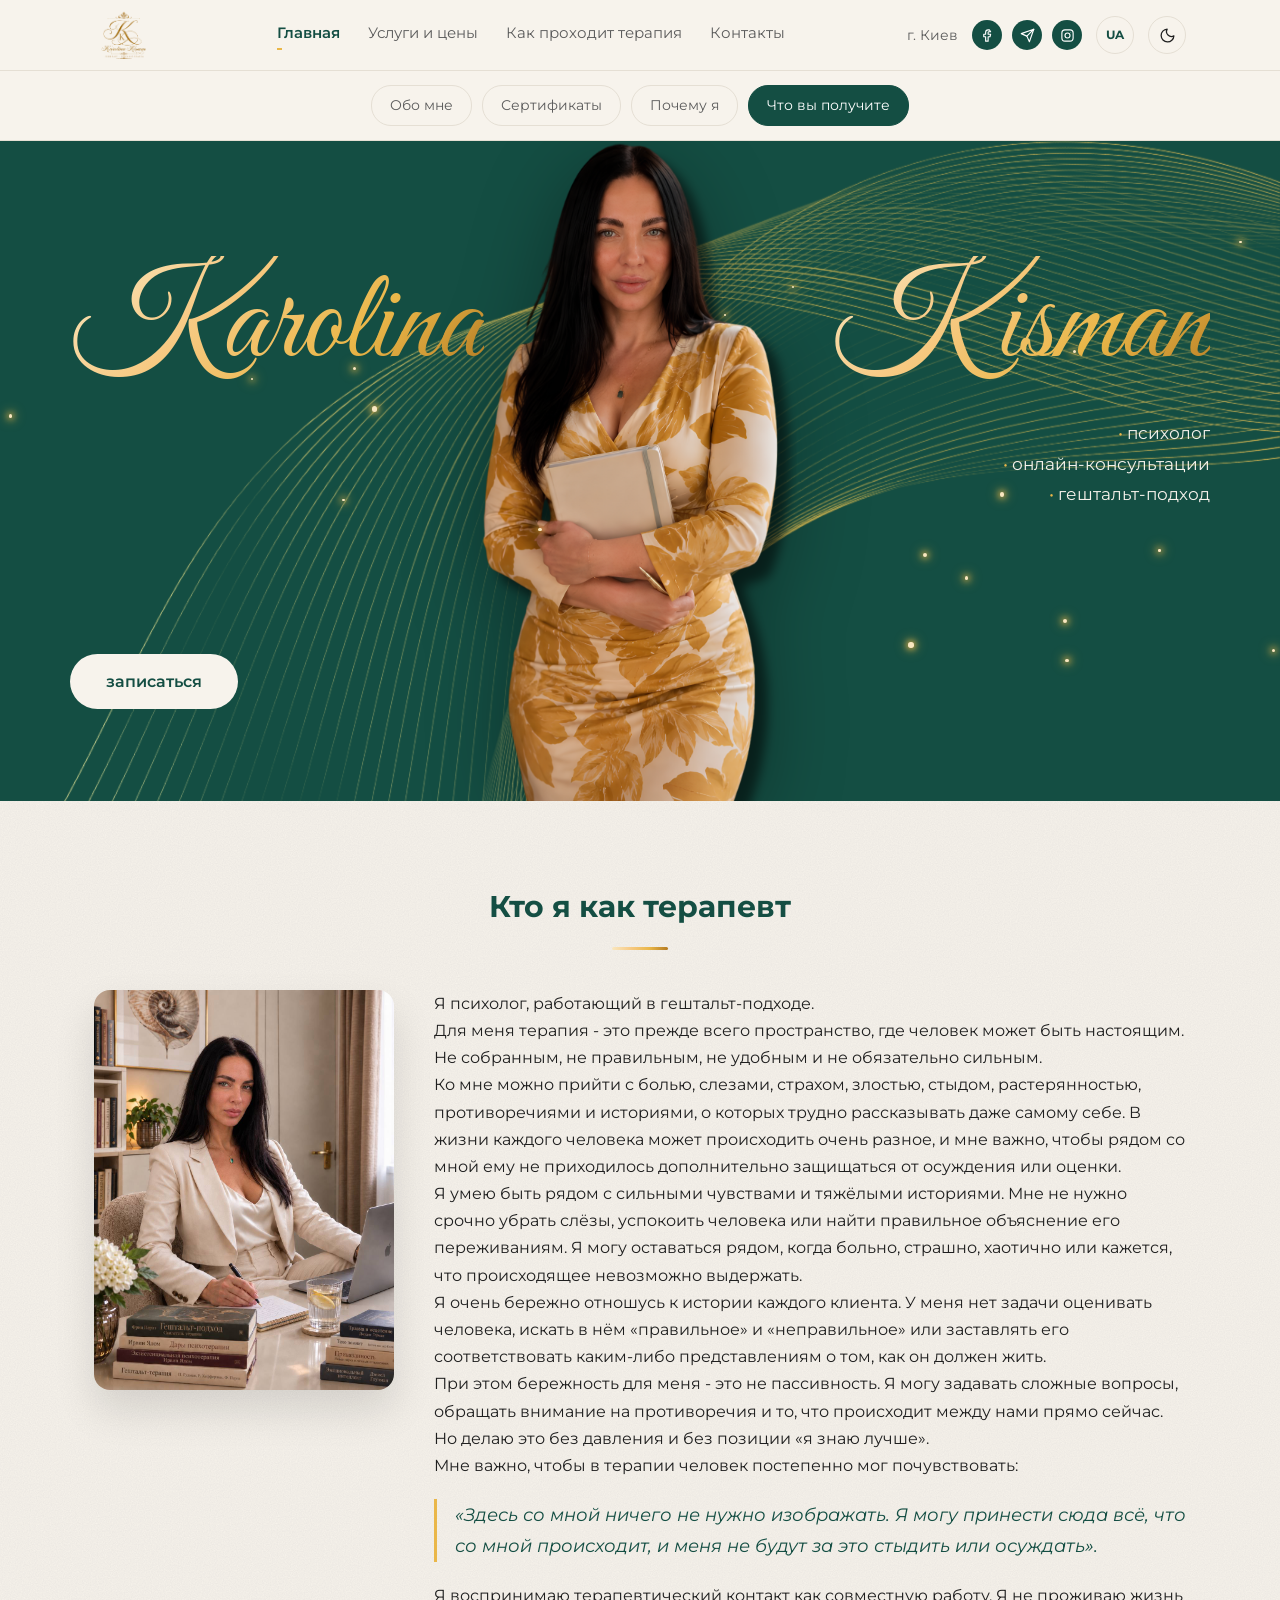
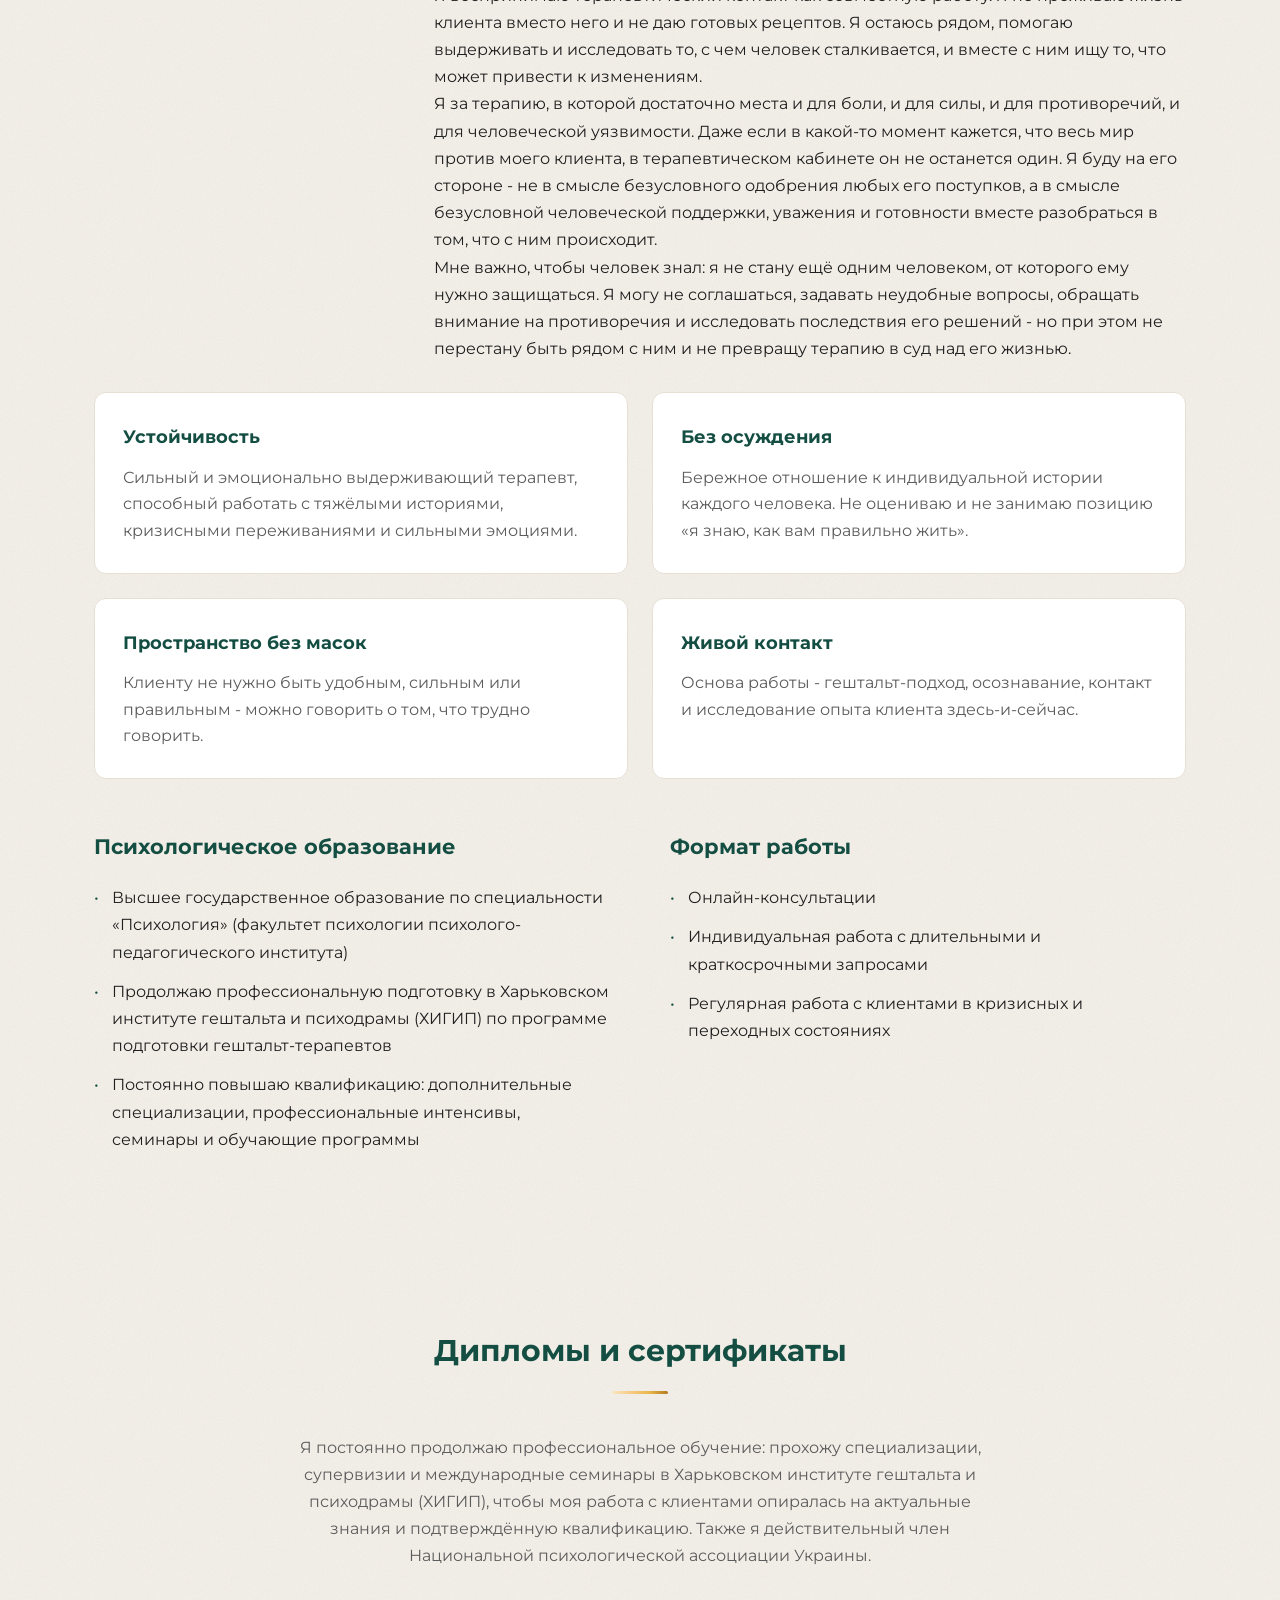
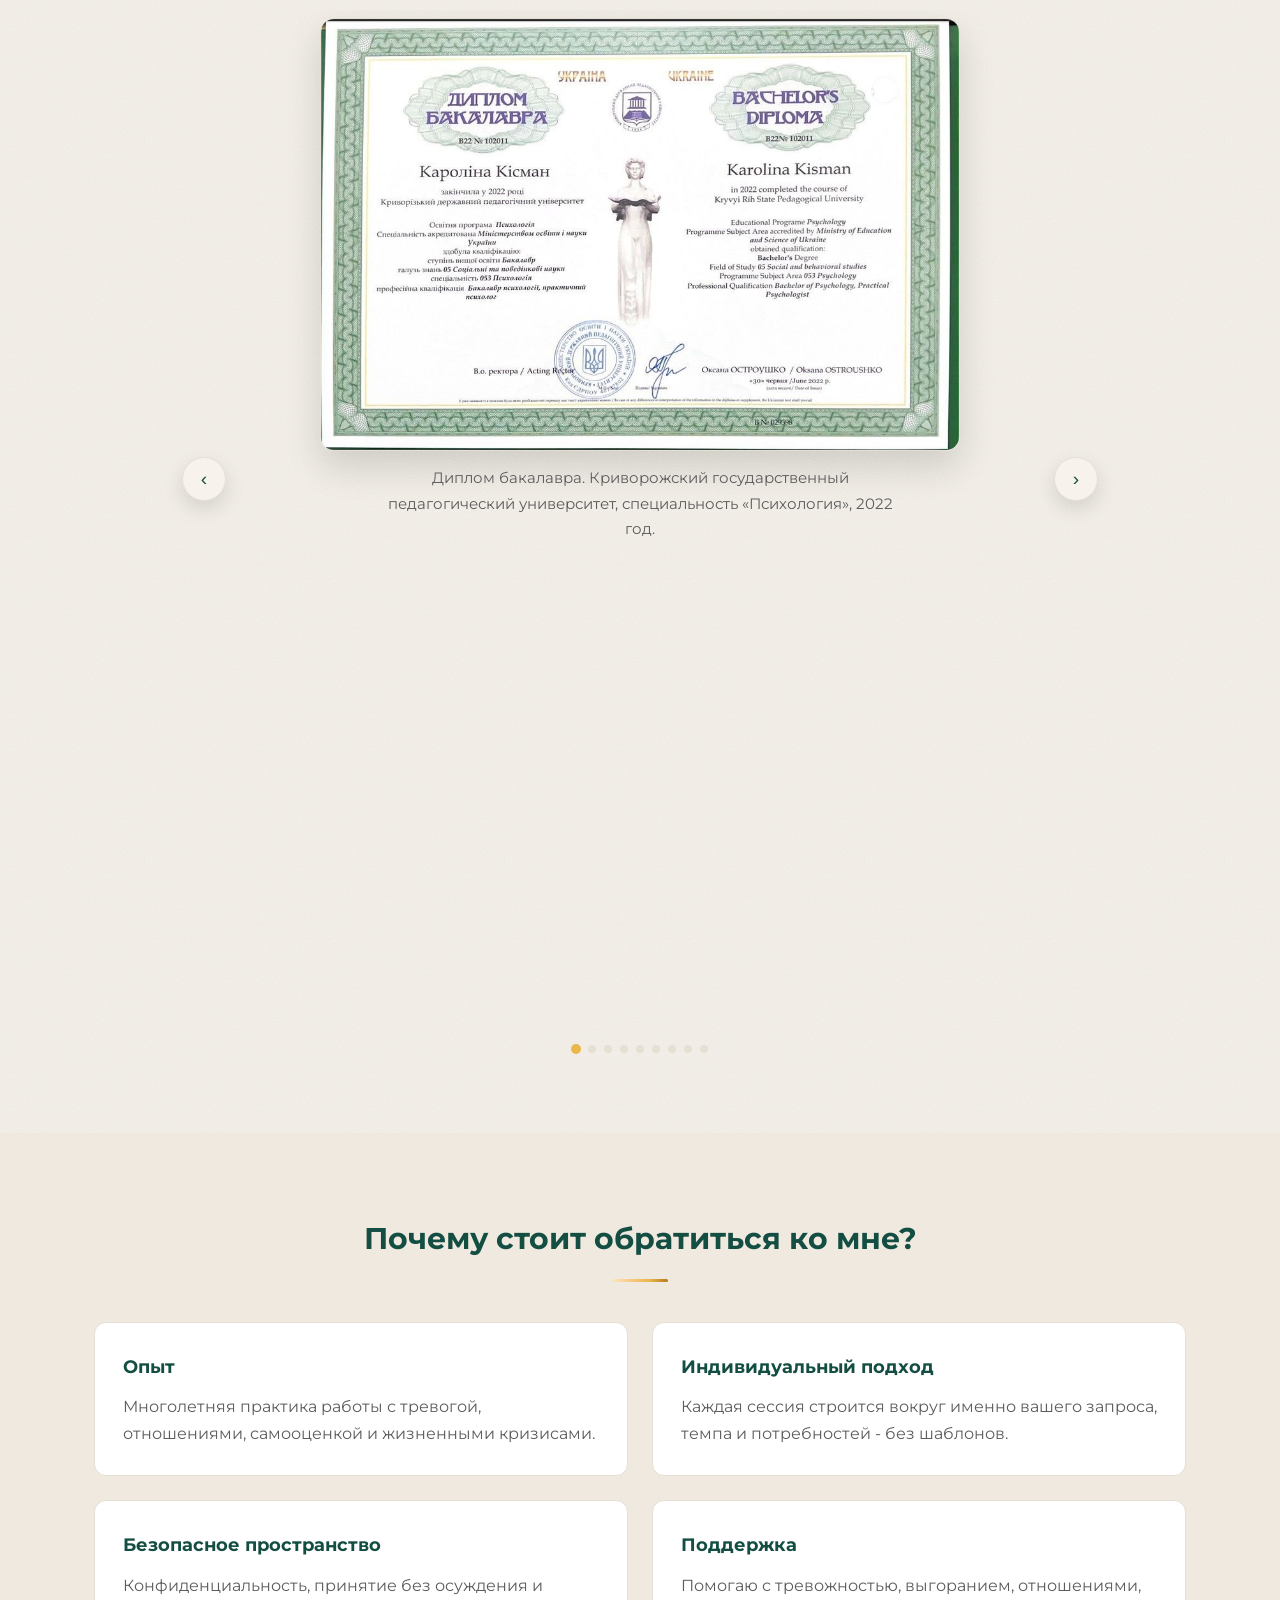
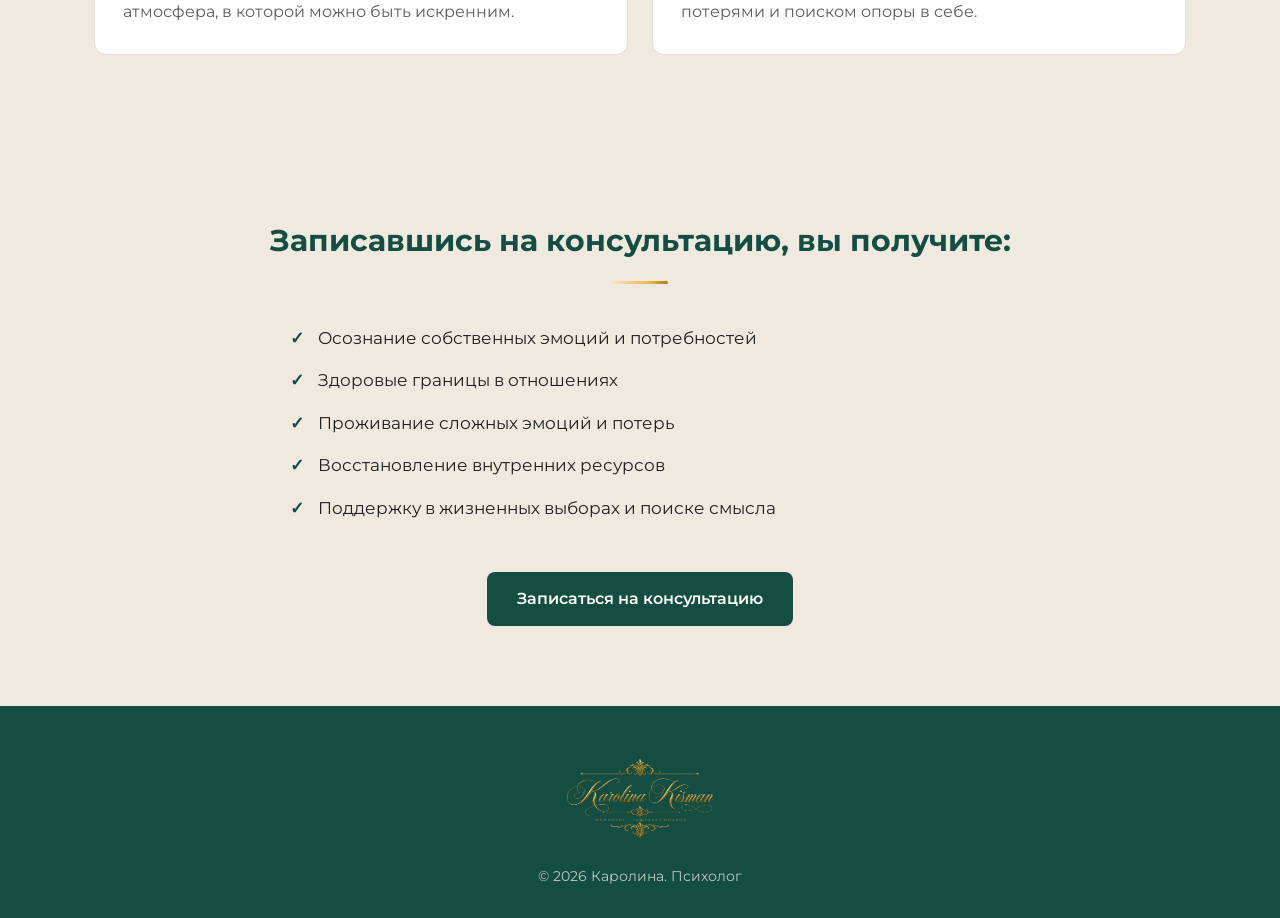
==== commit 092d5ed8: "Add files via upload" ====
--- a/index.html
+++ b/index.html
@@ -6,25 +6,25 @@
   <title>Каролина Кисман - психолог онлайн, гештальт-подход</title>
   <link rel="icon" type="image/png" href="images/favicon/favicon.png">
   <meta name="description" content="Каролина Кисман - психолог, работающий в гештальт-подходе. Онлайн-консультации: тревога, отношения, самооценка, жизненные кризисы, выгорание.">
-  <link rel="canonical" href="https://dmutro1985.github.io/demo/index.html">
-  <link rel="alternate" hreflang="ru" href="https://dmutro1985.github.io/demo/index.html">
-  <link rel="alternate" hreflang="uk" href="https://dmutro1985.github.io/demo/uk/index.html">
-  <link rel="alternate" hreflang="x-default" href="https://dmutro1985.github.io/demo/">
+  <link rel="canonical" href="https://karolinakisman.com.ua/index.html">
+  <link rel="alternate" hreflang="ru" href="https://karolinakisman.com.ua/index.html">
+  <link rel="alternate" hreflang="uk" href="https://karolinakisman.com.ua/uk/index.html">
+  <link rel="alternate" hreflang="x-default" href="https://karolinakisman.com.ua/">
 
   <meta property="og:type" content="website">
   <meta property="og:site_name" content="Karolina Kisman">
   <meta property="og:locale" content="ru_RU">
   <meta property="og:title" content="Каролина Кисман - психолог онлайн, гештальт-подход">
   <meta property="og:description" content="Каролина Кисман - психолог, работающий в гештальт-подходе. Онлайн-консультации: тревога, отношения, самооценка, жизненные кризисы, выгорание.">
-  <meta property="og:url" content="https://dmutro1985.github.io/demo/index.html">
-  <meta property="og:image" content="https://dmutro1985.github.io/demo/images/og/og-image.jpg">
+  <meta property="og:url" content="https://karolinakisman.com.ua/index.html">
+  <meta property="og:image" content="https://karolinakisman.com.ua/images/og/og-image.jpg">
   <meta property="og:image:width" content="1200">
   <meta property="og:image:height" content="630">
 
   <meta name="twitter:card" content="summary_large_image">
   <meta name="twitter:title" content="Каролина Кисман - психолог онлайн, гештальт-подход">
   <meta name="twitter:description" content="Каролина Кисман - психолог, работающий в гештальт-подходе. Онлайн-консультации: тревога, отношения, самооценка, жизненные кризисы, выгорание.">
-  <meta name="twitter:image" content="https://dmutro1985.github.io/demo/images/og/og-image.jpg">
+  <meta name="twitter:image" content="https://karolinakisman.com.ua/images/og/og-image.jpg">
 
   <link rel="stylesheet" href="css/style.css?v=4">
   <link href="https://fonts.googleapis.com/css2?family=Cormorant+Garamond:wght@600;700&family=Great+Vibes&family=Montserrat:wght@400;500;600;700&display=swap" rel="stylesheet">
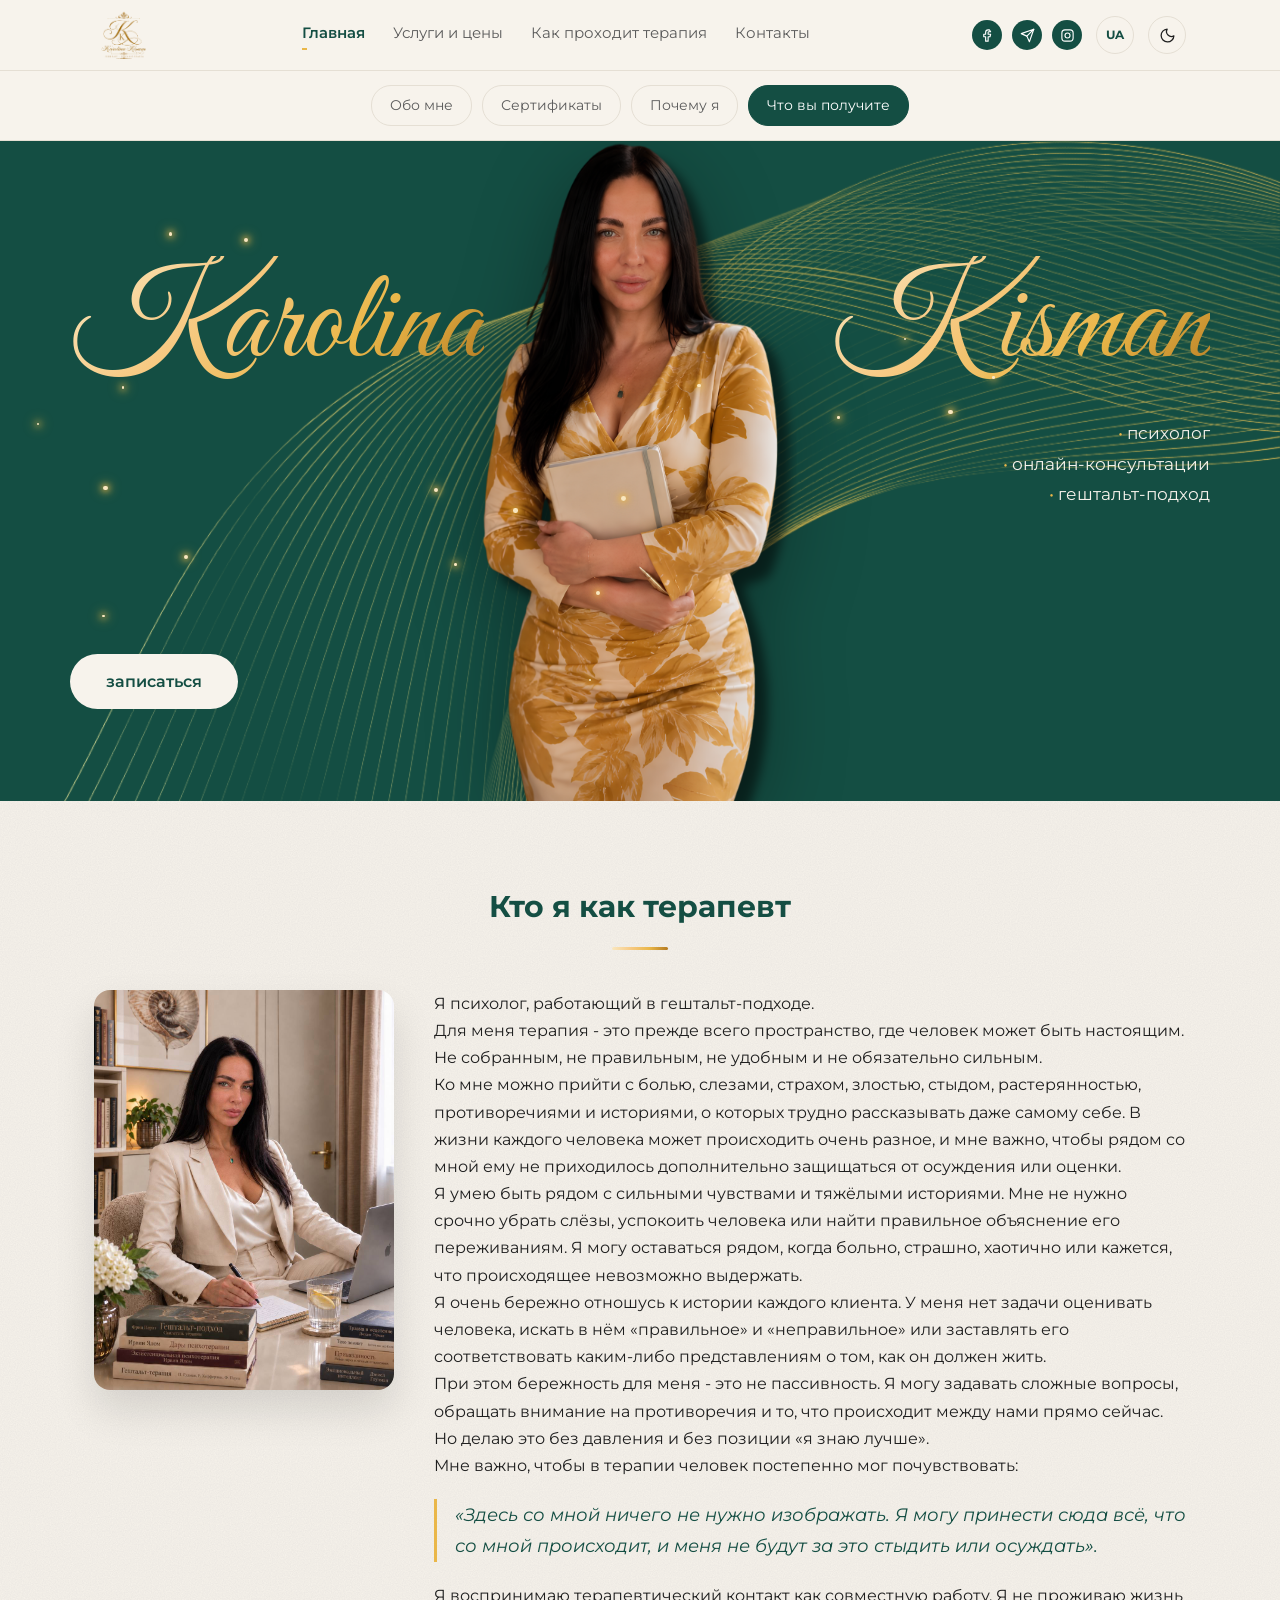
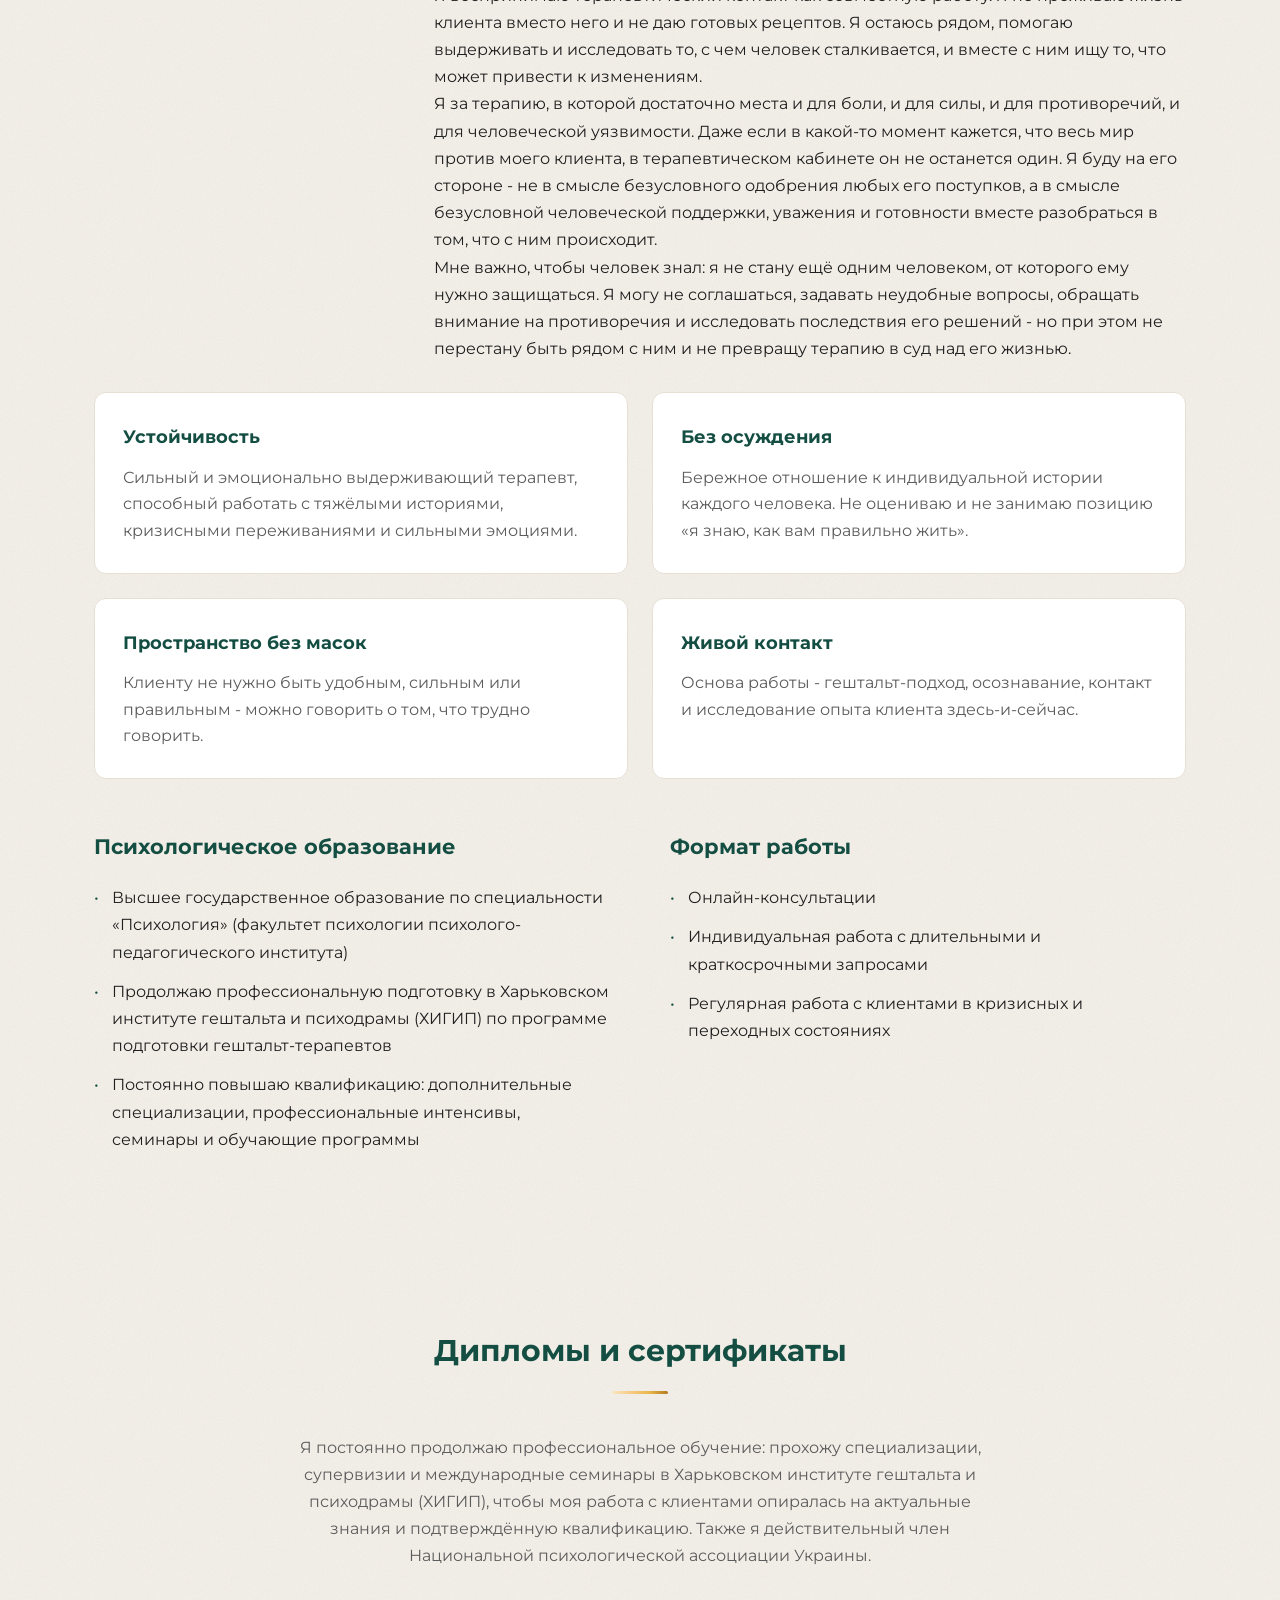
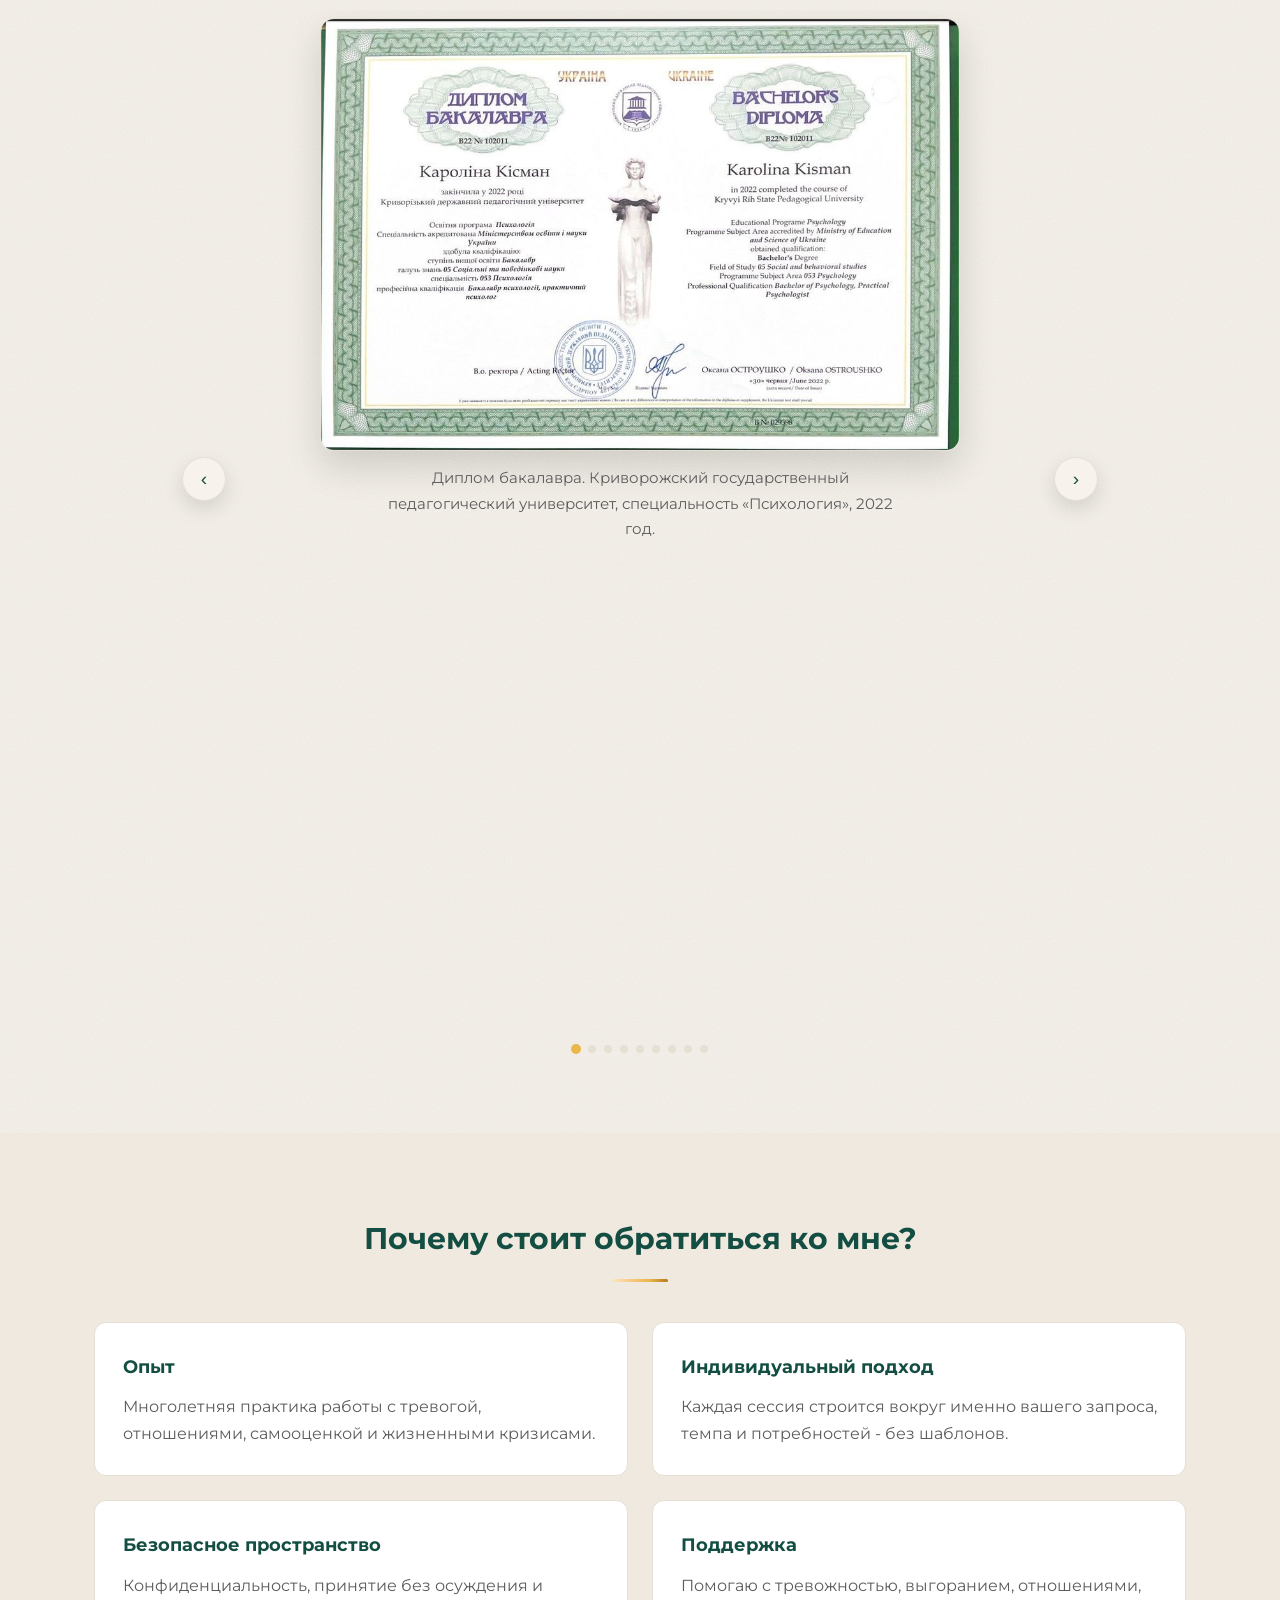
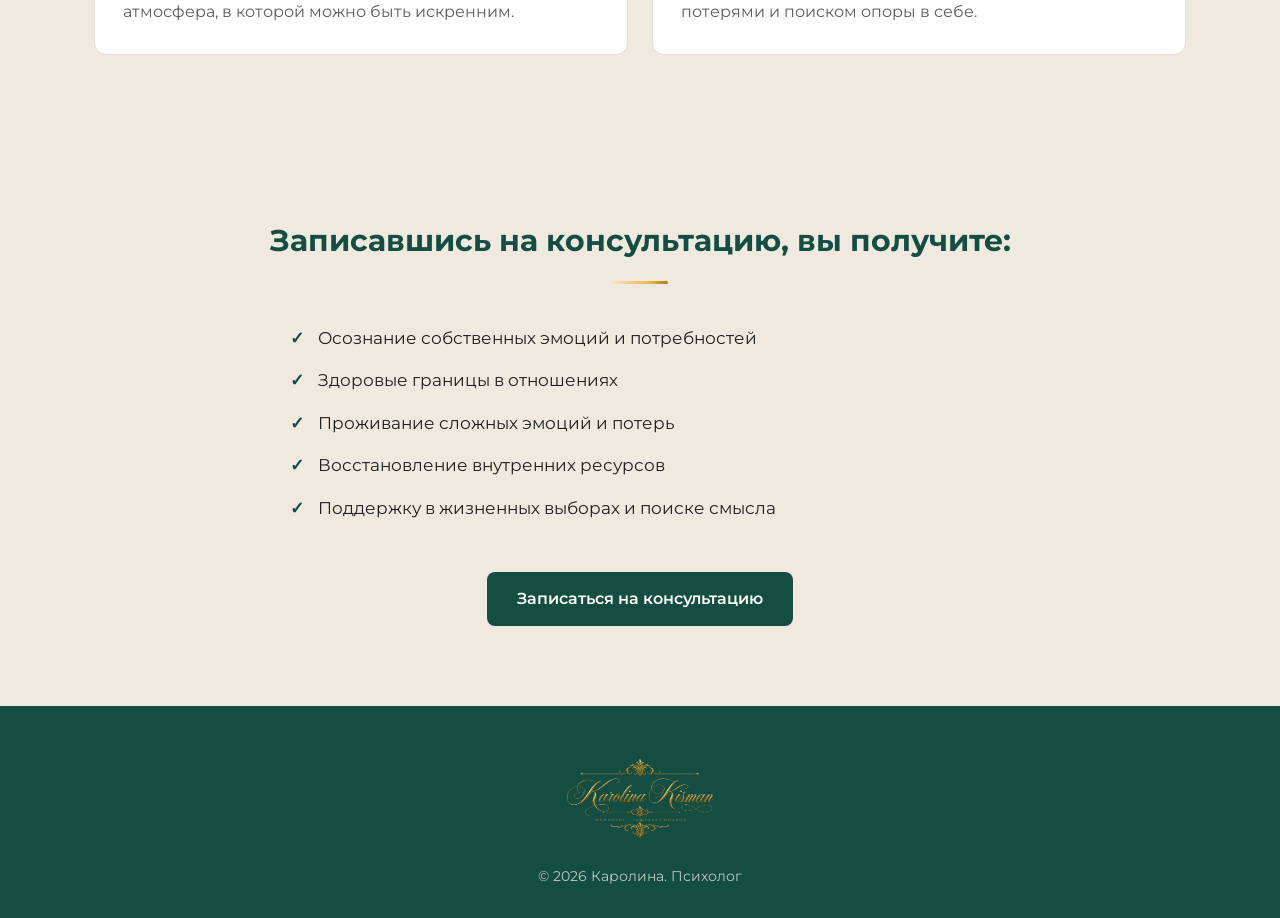
==== commit d8bb879e: "Add files via upload" ====
--- a/index.html
+++ b/index.html
@@ -50,7 +50,7 @@
 
       <!-- Права частина -->
       <div class="header-right">
-        <span class="city">г. Киев</span>
+        <span class="city"></span>
 
         <div class="socials">
           <a href="https://www.facebook.com/share/19Vi9SaQKb/" title="Facebook" class="social-icon" target="_blank" rel="noopener"><svg viewBox="0 0 24 24" fill="none" stroke="currentColor" stroke-width="1.8" stroke-linecap="round" stroke-linejoin="round"><path d="M15 3h-2a4 4 0 0 0-4 4v3H6v4h3v7h4v-7h3l1-4h-4V7a1 1 0 0 1 1-1h3z"/></svg></a>
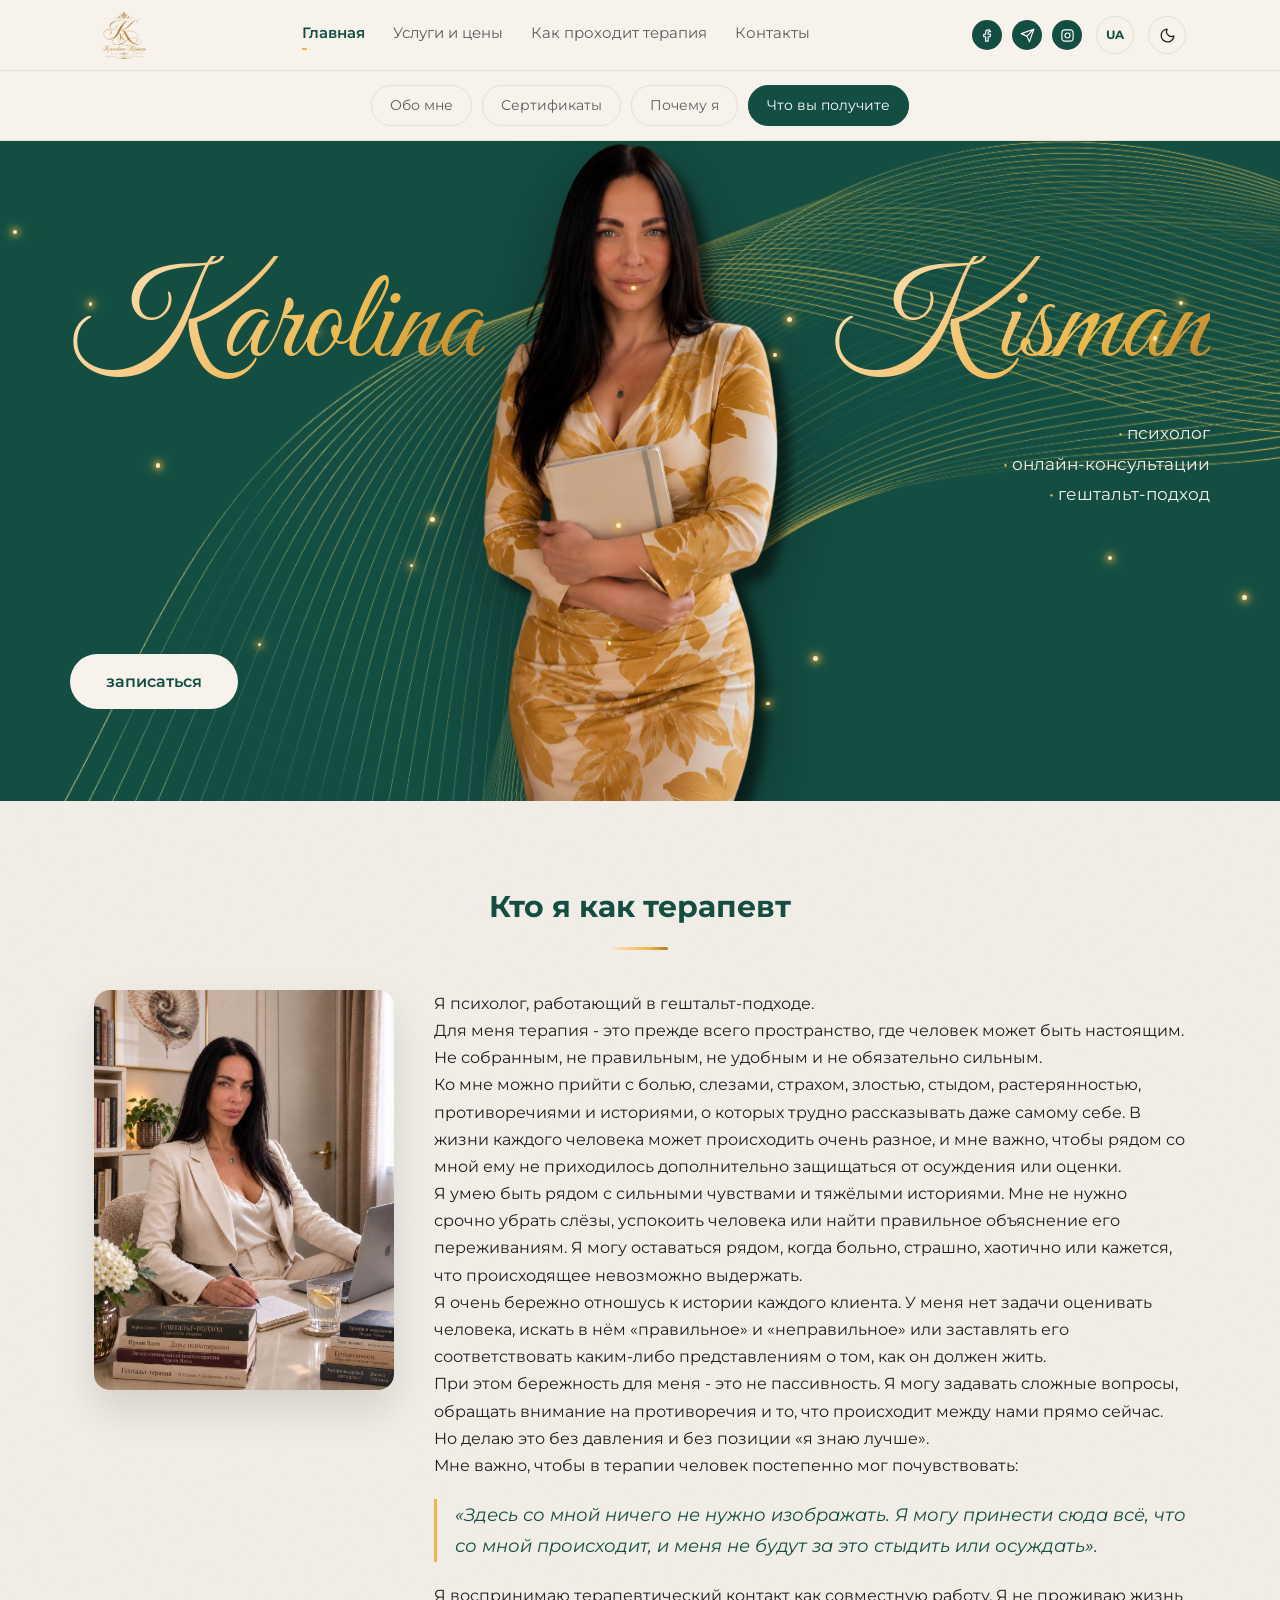
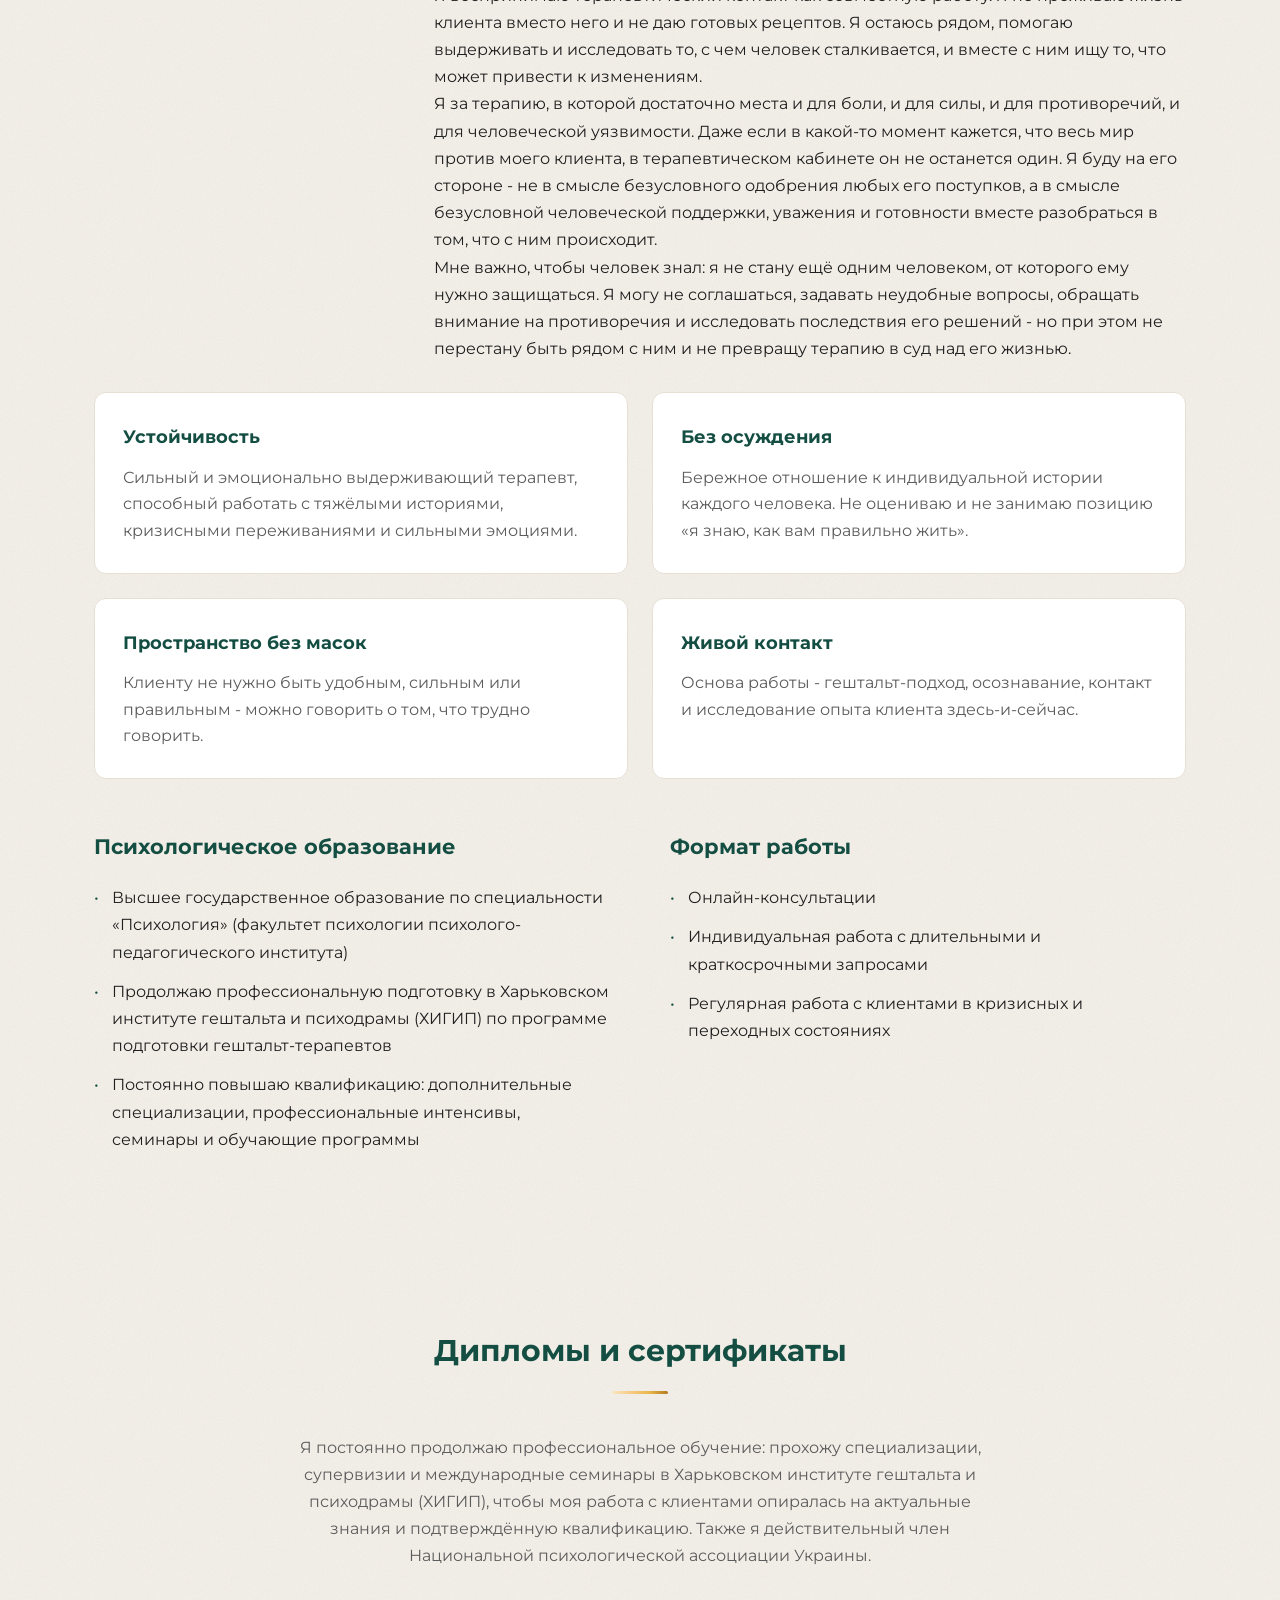
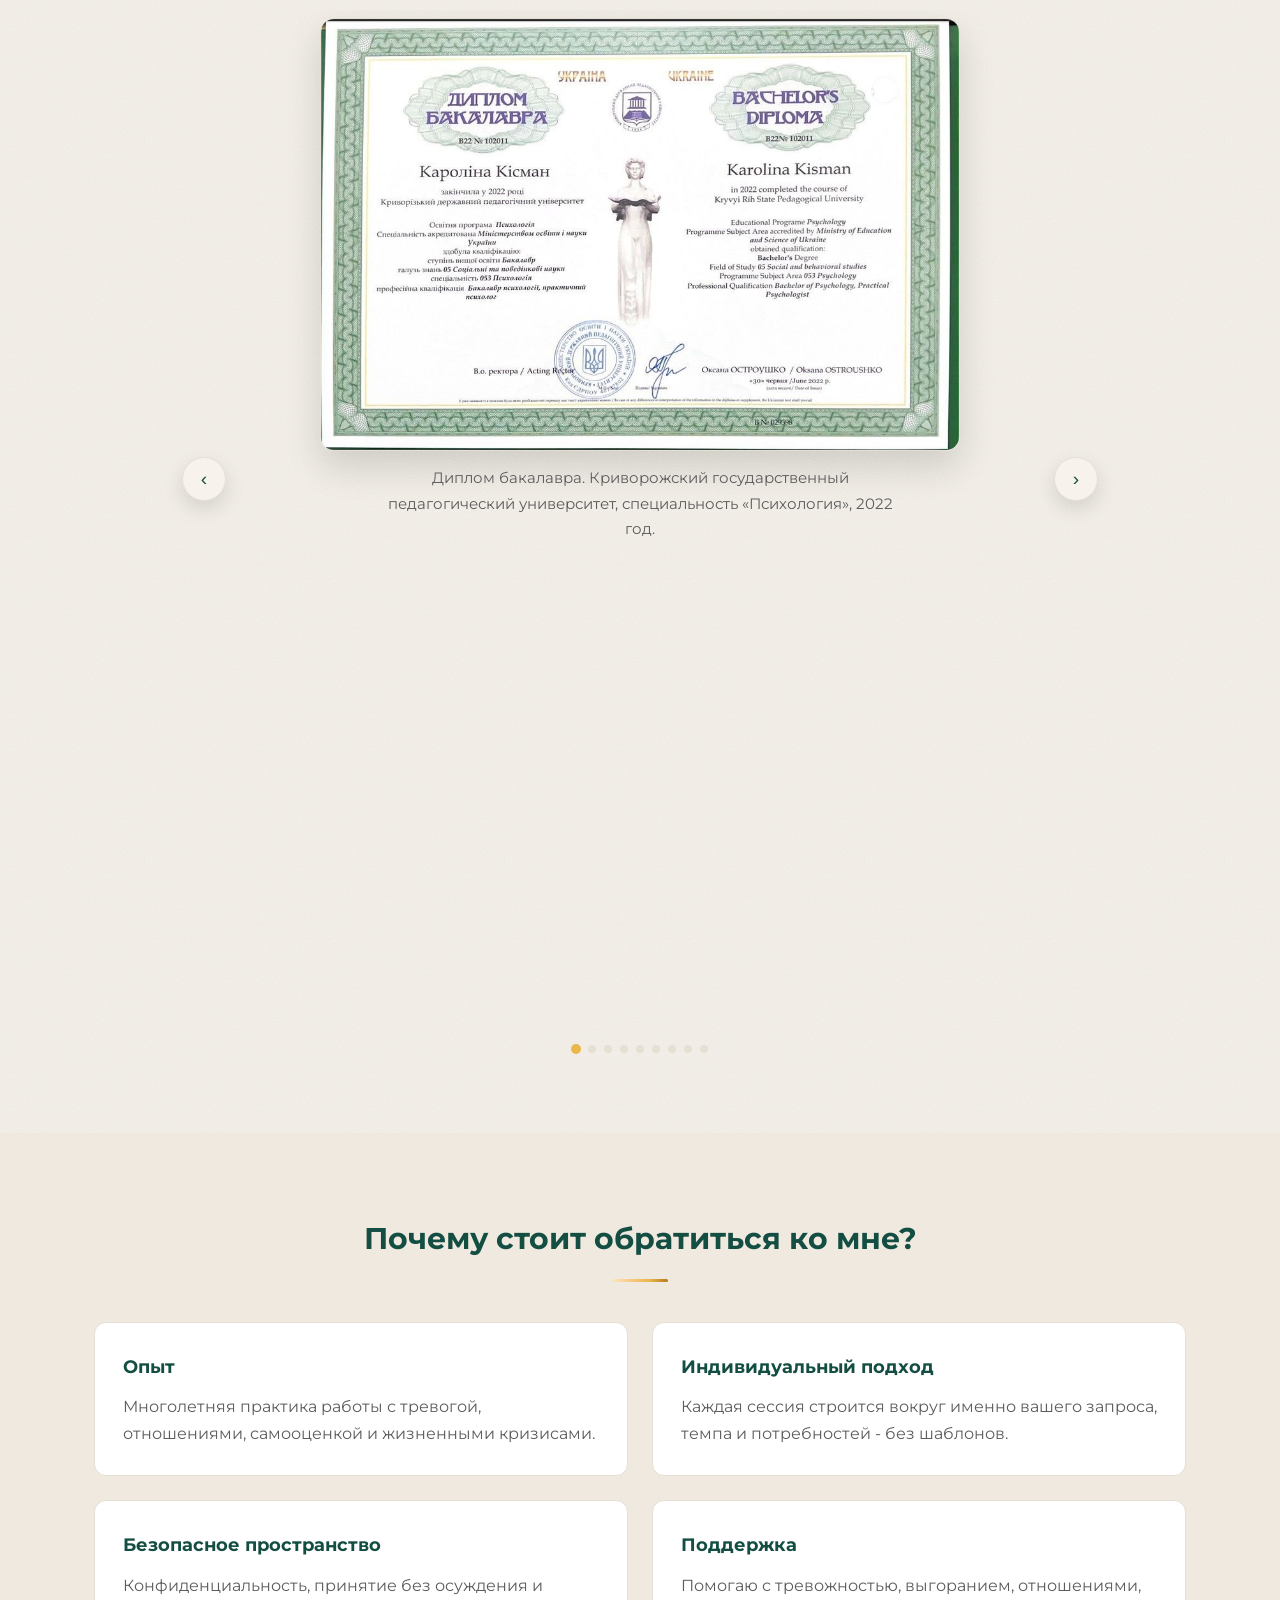
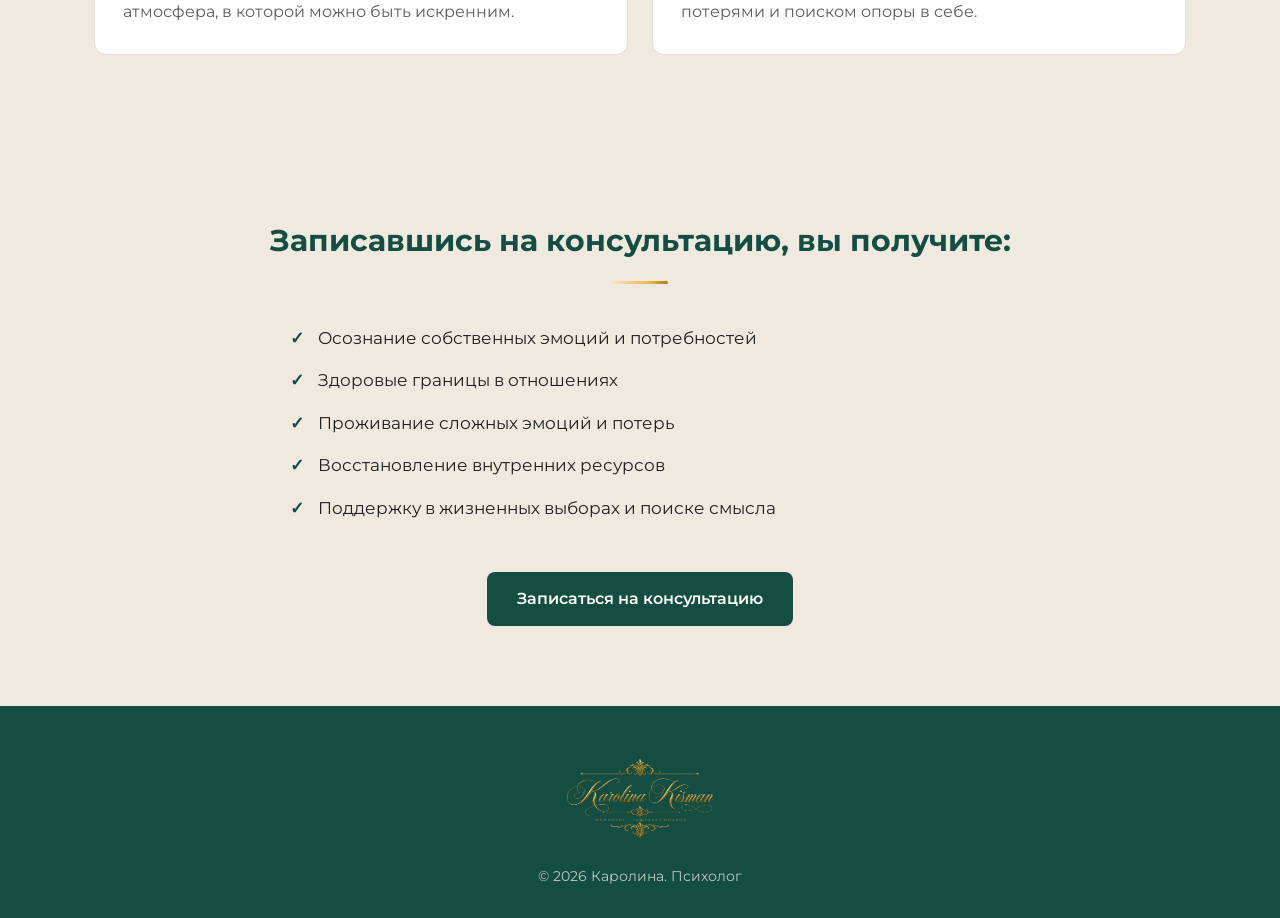
==== commit 62221ece: "Update canonical and Open Graph URLs in index.html" ====
--- a/index.html
+++ b/index.html
@@ -6,8 +6,8 @@
   <title>Каролина Кисман - психолог онлайн, гештальт-подход</title>
   <link rel="icon" type="image/png" href="images/favicon/favicon.png">
   <meta name="description" content="Каролина Кисман - психолог, работающий в гештальт-подходе. Онлайн-консультации: тревога, отношения, самооценка, жизненные кризисы, выгорание.">
-  <link rel="canonical" href="https://karolinakisman.com.ua/index.html">
-  <link rel="alternate" hreflang="ru" href="https://karolinakisman.com.ua/index.html">
+ <link rel="canonical" href="https://karolinakisman.com.ua/">
+ <link rel="alternate" hreflang="ru" href="https://karolinakisman.com.ua/">
   <link rel="alternate" hreflang="uk" href="https://karolinakisman.com.ua/uk/index.html">
   <link rel="alternate" hreflang="x-default" href="https://karolinakisman.com.ua/">
 
@@ -16,7 +16,7 @@
   <meta property="og:locale" content="ru_RU">
   <meta property="og:title" content="Каролина Кисман - психолог онлайн, гештальт-подход">
   <meta property="og:description" content="Каролина Кисман - психолог, работающий в гештальт-подходе. Онлайн-консультации: тревога, отношения, самооценка, жизненные кризисы, выгорание.">
-  <meta property="og:url" content="https://karolinakisman.com.ua/index.html">
+  <meta property="og:url" content="https://karolinakisman.com.ua/">
   <meta property="og:image" content="https://karolinakisman.com.ua/images/og/og-image.jpg">
   <meta property="og:image:width" content="1200">
   <meta property="og:image:height" content="630">
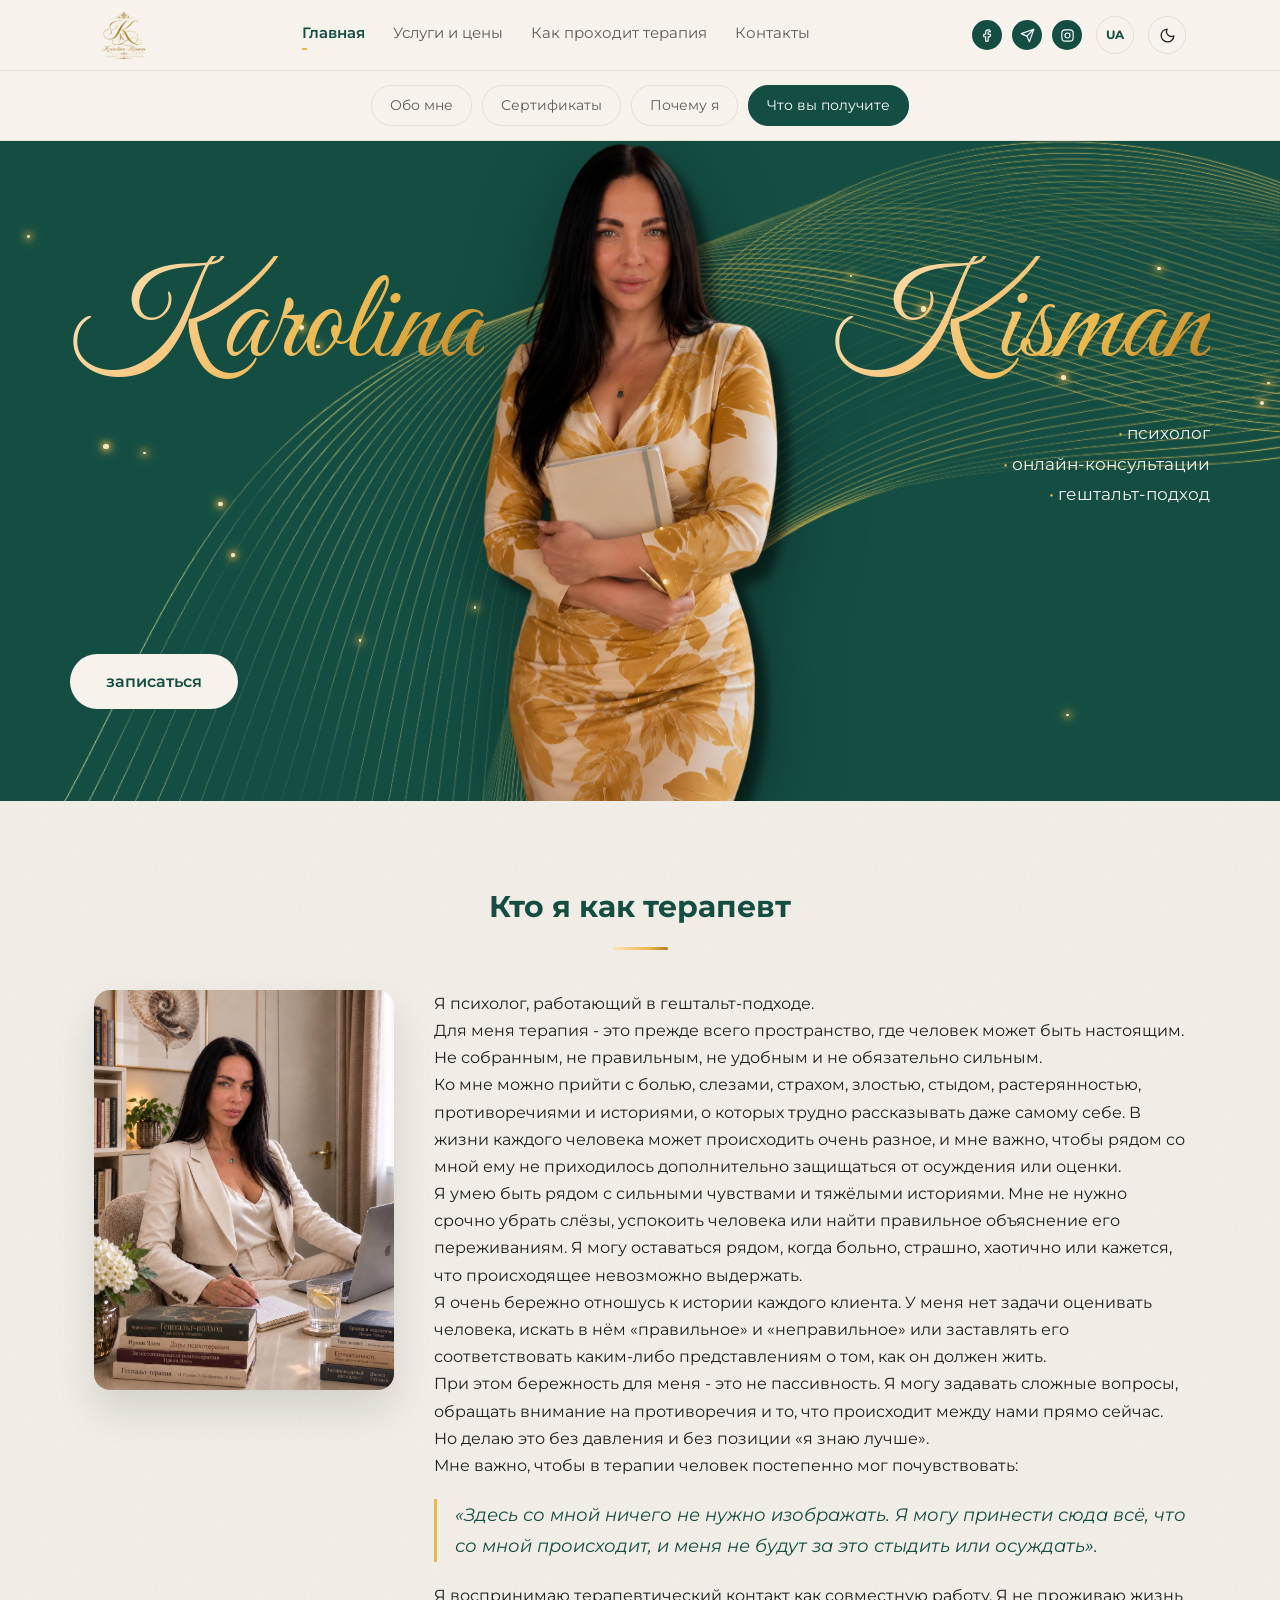
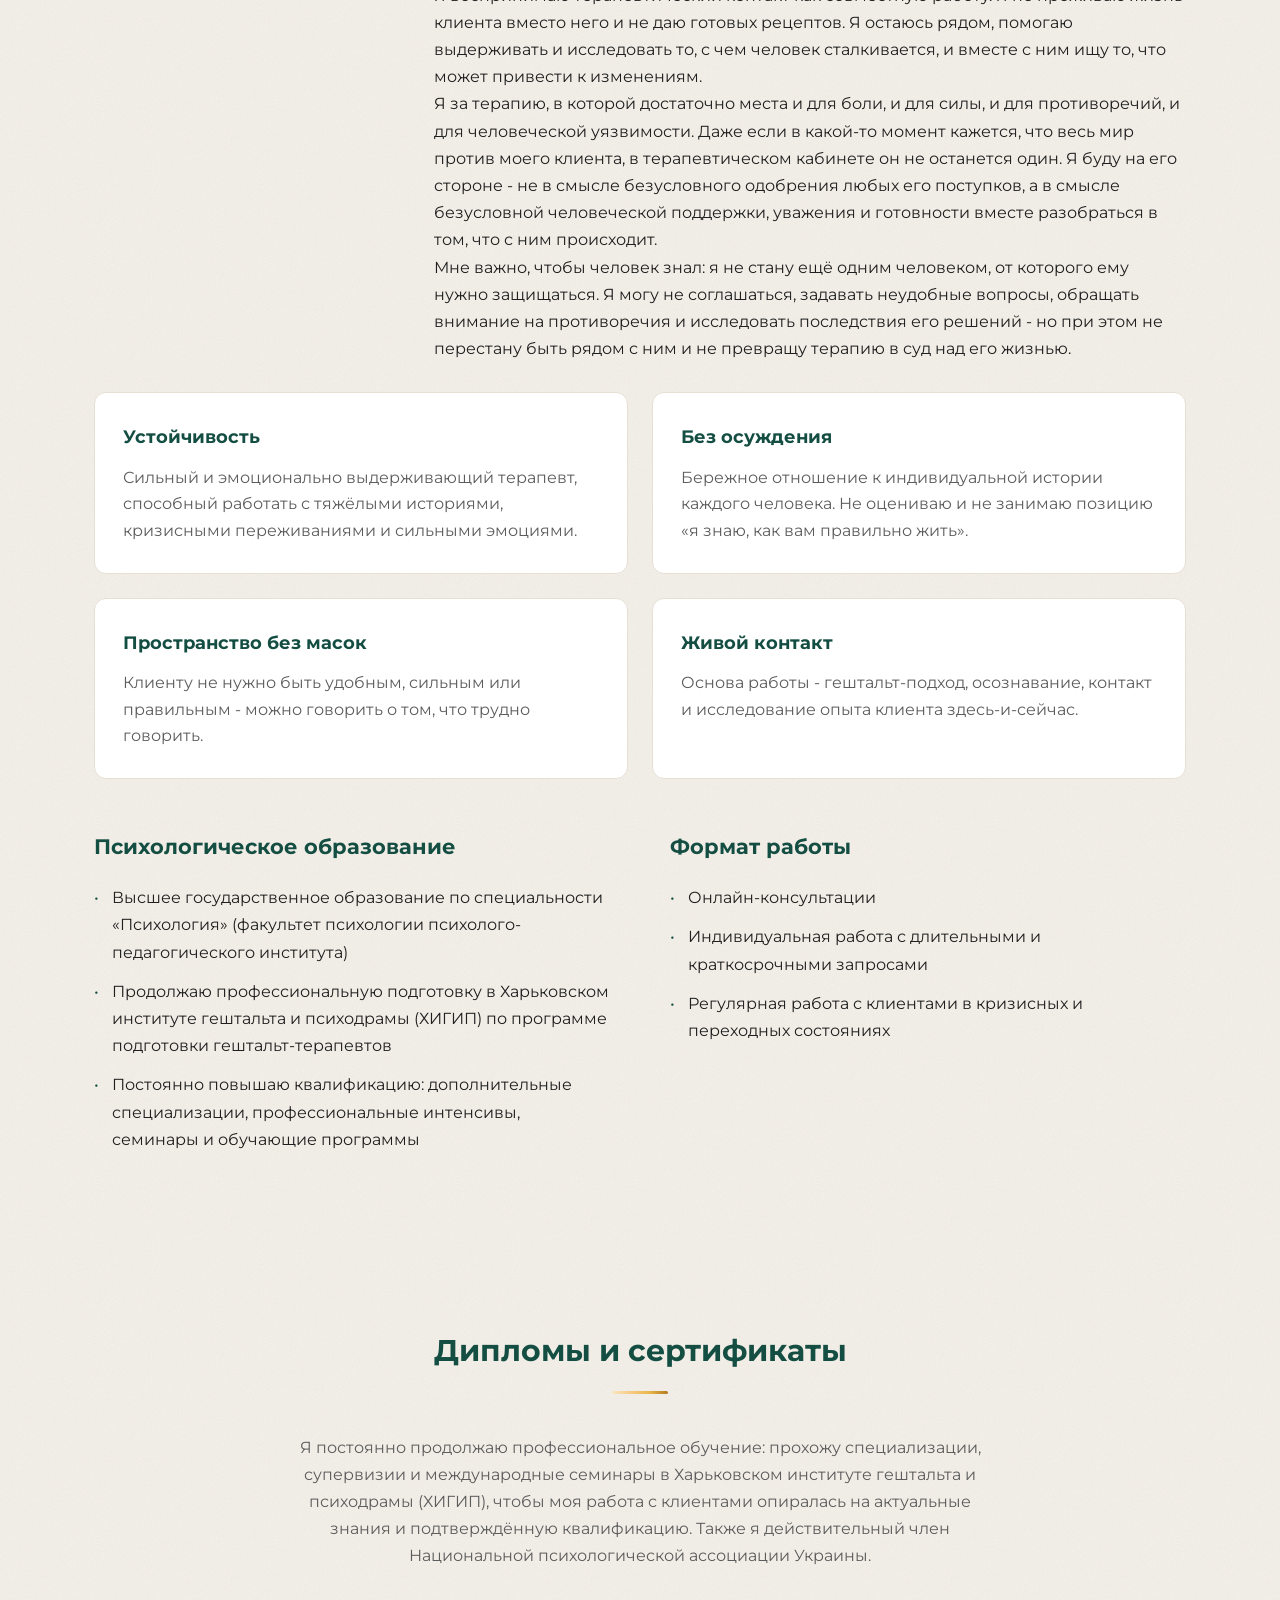
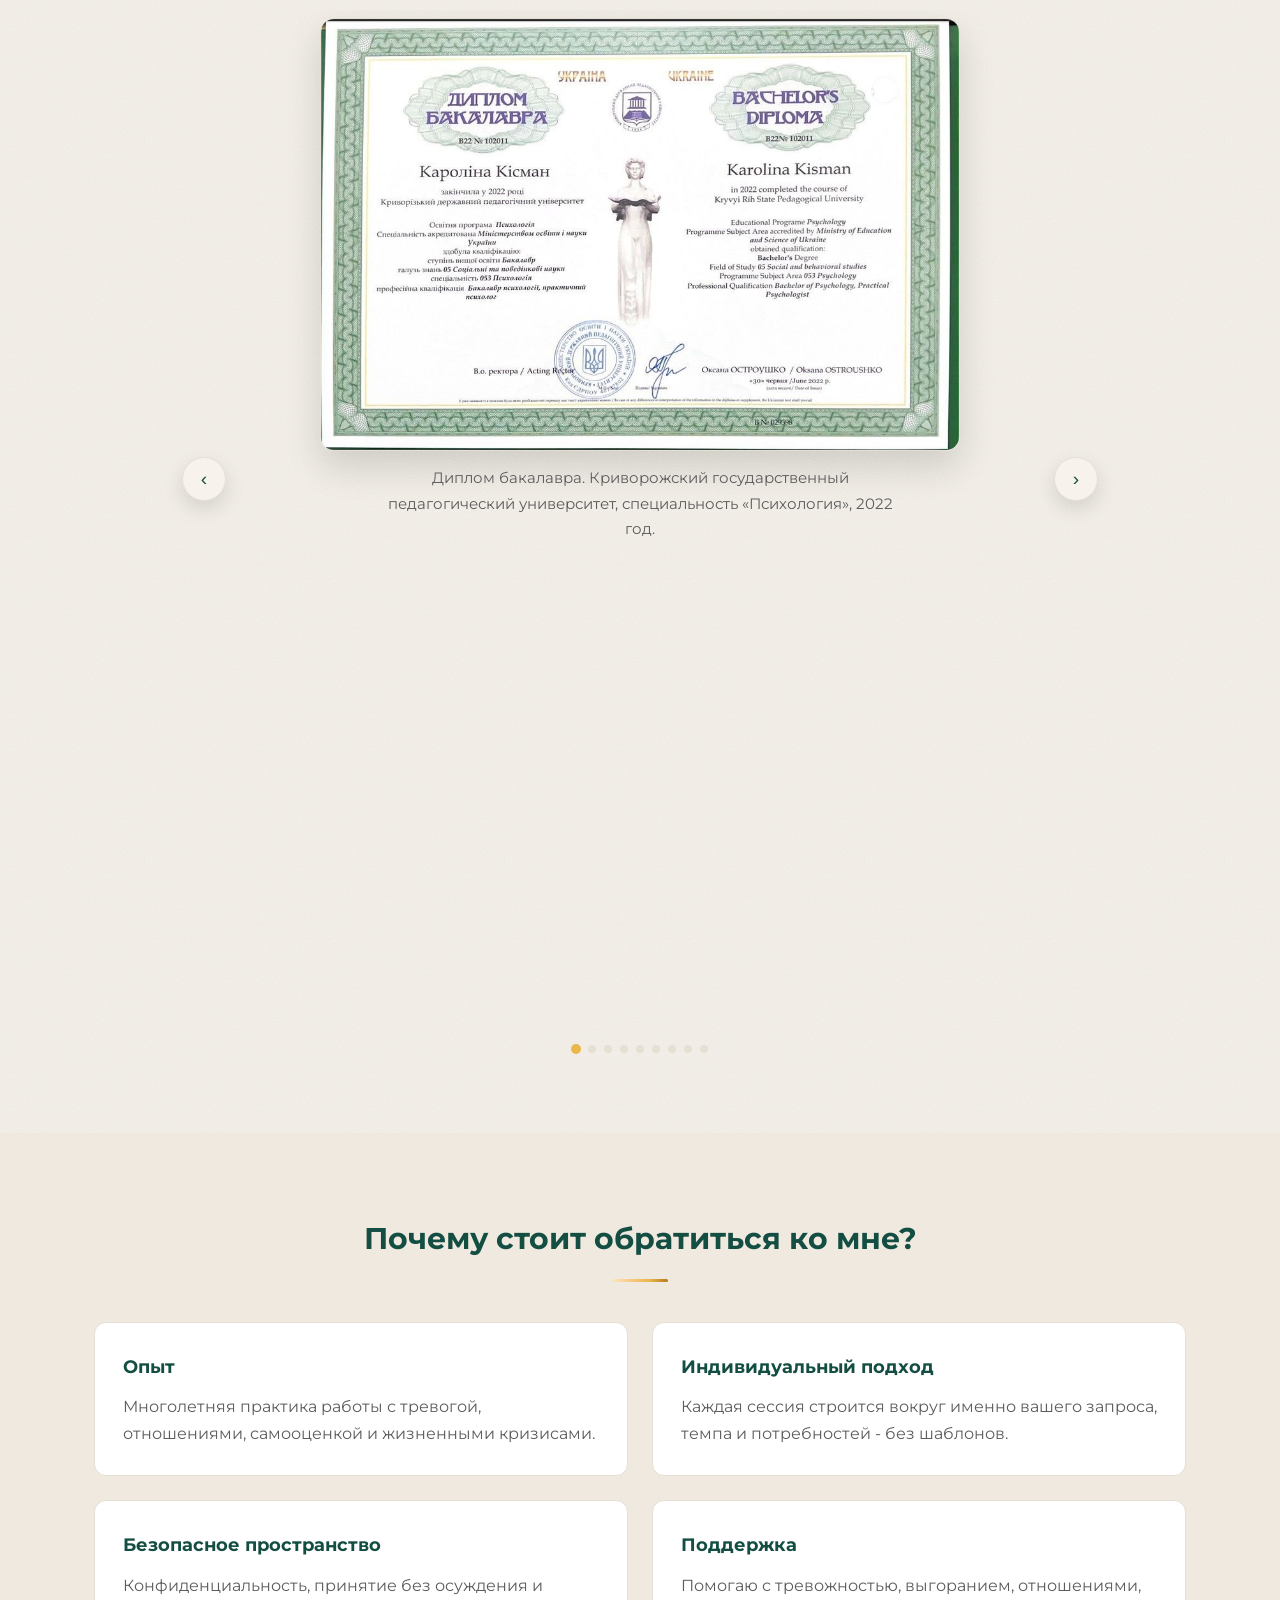
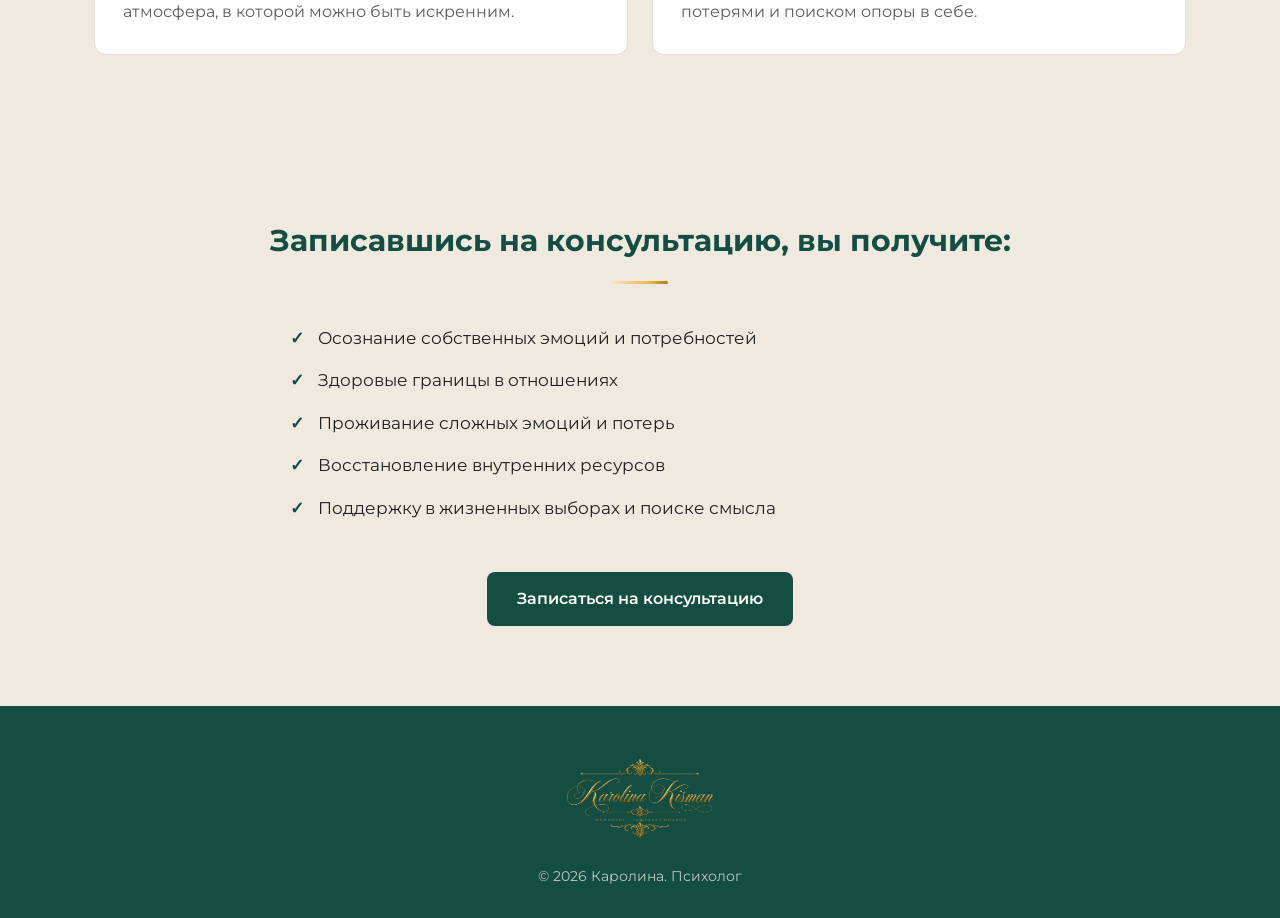
==== commit 1e84baa1: "Add files via upload" ====
--- a/index.html
+++ b/index.html
@@ -26,7 +26,7 @@
   <meta name="twitter:description" content="Каролина Кисман - психолог, работающий в гештальт-подходе. Онлайн-консультации: тревога, отношения, самооценка, жизненные кризисы, выгорание.">
   <meta name="twitter:image" content="https://karolinakisman.com.ua/images/og/og-image.jpg">
 
-  <link rel="stylesheet" href="css/style.css?v=4">
+  <link rel="stylesheet" href="css/style.css?v=5">
   <link href="https://fonts.googleapis.com/css2?family=Cormorant+Garamond:wght@600;700&family=Great+Vibes&family=Montserrat:wght@400;500;600;700&display=swap" rel="stylesheet">
 </head>
 <body>
@@ -110,7 +110,7 @@
           <li>онлайн-консультации</li>
           <li>гештальт-подход</li>
         </ul>
-        <a href="contact.html" class="btn-light">записаться</a>
+        <a href="https://wa.me/380987511192?text=%D0%97%D0%B4%D1%80%D0%B0%D0%B2%D1%81%D1%82%D0%B2%D1%83%D0%B9%D1%82%D0%B5%21%20%D0%A5%D0%BE%D1%87%D1%83%20%D0%B7%D0%B0%D0%BF%D0%B8%D1%81%D0%B0%D1%82%D1%8C%D1%81%D1%8F%20%D0%BD%D0%B0%20%D0%BA%D0%BE%D0%BD%D1%81%D1%83%D0%BB%D1%8C%D1%82%D0%B0%D1%86%D0%B8%D1%8E." class="btn-light" target="_blank" rel="noopener">записаться</a>
       </div>
 
     </div>
@@ -292,7 +292,7 @@
   </footer>
 
   
-  <div id="floating-cta" class="floating-cta"><a href="contact.html">Записаться на консультацию <svg viewBox="0 0 24 24" width="18" height="18" fill="none" stroke="currentColor" stroke-width="2" stroke-linecap="round" stroke-linejoin="round"><path d="M5 12h14M13 6l6 6-6 6"/></svg></a></div>
+  <div id="floating-cta" class="floating-cta"><a href="https://wa.me/380987511192?text=%D0%97%D0%B4%D1%80%D0%B0%D0%B2%D1%81%D1%82%D0%B2%D1%83%D0%B9%D1%82%D0%B5%21%20%D0%A5%D0%BE%D1%87%D1%83%20%D0%B7%D0%B0%D0%BF%D0%B8%D1%81%D0%B0%D1%82%D1%8C%D1%81%D1%8F%20%D0%BD%D0%B0%20%D0%BA%D0%BE%D0%BD%D1%81%D1%83%D0%BB%D1%8C%D1%82%D0%B0%D1%86%D0%B8%D1%8E." target="_blank" rel="noopener">Написать в WhatsApp <svg viewBox="0 0 24 24" width="18" height="18" fill="none" stroke="currentColor" stroke-width="2" stroke-linecap="round" stroke-linejoin="round"><path d="M5 12h14M13 6l6 6-6 6"/></svg></a></div>
 
   <button id="back-to-top" class="back-to-top" aria-label="Наверх" title="Наверх"><svg viewBox="0 0 24 24" fill="none" stroke="currentColor" stroke-width="2" stroke-linecap="round" stroke-linejoin="round"><path d="M12 19V5M5 12l7-7 7 7"/></svg></button>
   <script src="js/main.js"></script>
